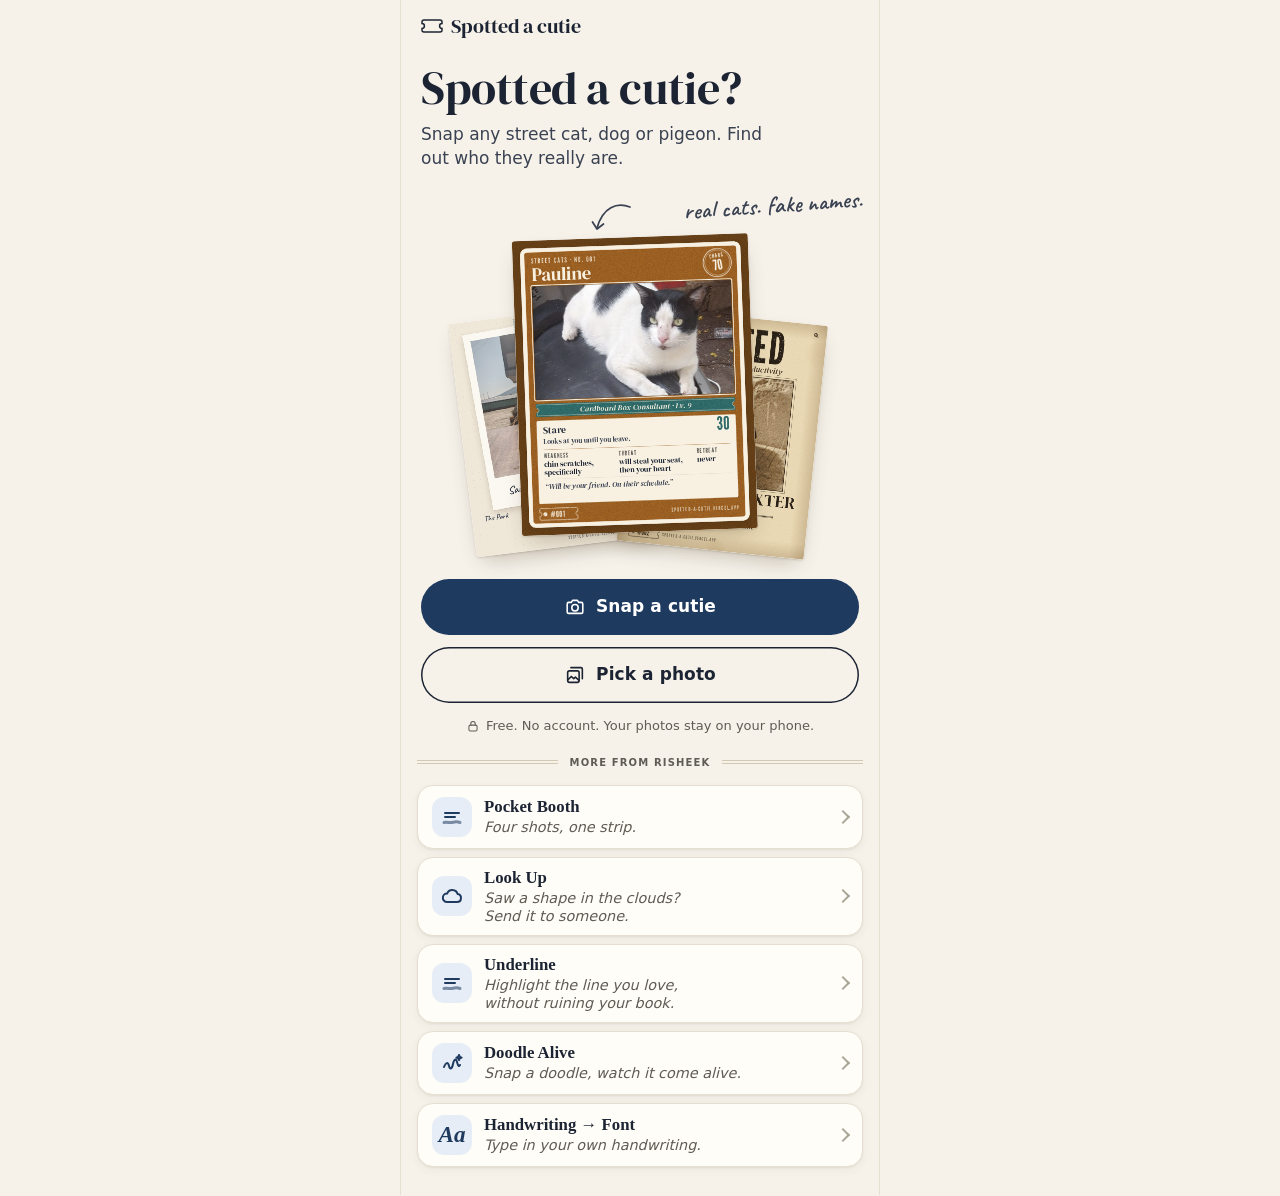
==== index.html @ 544ace62 "Spotted a Cutie: street-animal collectible cards (Day 7) Snap a street cat, dog or pigeon, tap what " ====
<!doctype html>
<html lang="en">
<head>
  <meta charset="utf-8">
  <meta name="viewport" content="width=device-width, initial-scale=1, viewport-fit=cover">
  <title>Spotted a Cutie: find out who they really are</title>
  <meta name="description" content="Snap any street cat, dog or pigeon and find out who they really are. A goofy collectible card with a name and a personality, made for one friend. Free, no account, and your photos stay on your phone.">
  <meta name="color-scheme" content="light">
  <meta name="theme-color" content="#f6f2ea">
  <meta property="og:title" content="Spotted a Cutie: find out who they really are">
  <meta property="og:description" content="Snap any street cat, dog or pigeon. Get a collectible card with a name and a personality, and send it to a friend.">
  <meta property="og:type" content="website">
  <meta property="og:url" content="https://spotted-a-cutie.vercel.app/">
  <meta name="twitter:card" content="summary">
  <meta name="twitter:title" content="Spotted a Cutie: find out who they really are">
  <link rel="icon" href="data:image/svg+xml,%3Csvg xmlns='http://www.w3.org/2000/svg' viewBox='0 0 32 32'%3E%3Cpath d='M5 6h22a2 2 0 0 1 2 2v5a3 3 0 0 0 0 6v5a2 2 0 0 1-2 2H5a2 2 0 0 1-2-2v-5a3 3 0 0 0 0-6V8a2 2 0 0 1 2-2Z' fill='%231f3a5f'/%3E%3Ctext x='16' y='22' font-family='Georgia,serif' font-size='15' text-anchor='middle' fill='%23f8f1e2'%3E%3F%3C/text%3E%3C/svg%3E">
  <link rel="preload" href="fonts/dm-serif-display-400.woff2" as="font" type="font/woff2" crossorigin>
  <link rel="preload" href="fonts/caveat-600.woff2" as="font" type="font/woff2" crossorigin>
  <link rel="stylesheet" href="src/design-tokens.css">
  <link rel="stylesheet" href="src/styles.css">
  <!-- Vercel Web Analytics (page views). Same-origin once deployed; a harmless 404 until it is switched on. -->
  <script>window.va = window.va || function () { (window.vaq = window.vaq || []).push(arguments); };</script>
  <script defer src="/_vercel/insights/script.js" onerror="this.remove()"></script>
</head>
<body data-screen="landing">
  <noscript>
    <div class="noscript">
      <h1>Spotted a Cutie needs JavaScript</h1>
      <p>Switch it on in your browser settings and give this page a refresh.</p>
    </div>
  </noscript>

  <div id="app">

    <!-- 1. Landing (Step 1) -->
    <section id="screen-landing" class="screen landing is-active" aria-label="Spotted a Cutie">
      <header class="topbar">
        <div class="wordmark">
          <svg width="22" height="14" viewBox="0 0 22 14" fill="none" stroke="currentColor" stroke-width="1.5" aria-hidden="true" focusable="false"><path d="M3 1h16a2 2 0 0 1 2 2v1.6a2.4 2.4 0 0 0 0 4.8V11a2 2 0 0 1-2 2H3a2 2 0 0 1-2-2V9.4a2.4 2.4 0 0 0 0-4.8V3a2 2 0 0 1 2-2Z"/></svg>
          <span>Spotted a cutie</span>
        </div>
        <button id="lnkBinder" class="btn-quiet" type="button" hidden><span class="ico" data-icon="binder" data-size="20"></span><u>My cuties <span id="lnkCount"></span></u></button>
      </header>
      <main class="land-main">
        <h1 class="hero" tabindex="-1">Spotted a cutie?</h1>
        <p class="sub">Snap any street cat, dog or pigeon. Find out who they really are.</p>
        <div class="fan" id="fan" aria-hidden="true">
          <span class="aside">real cats. fake names.</span>
          <svg class="arrow" width="48" height="40" viewBox="0 0 48 40" fill="none" stroke="currentColor" stroke-width="1.75" stroke-linecap="round" stroke-linejoin="round" focusable="false"><path d="M45 12C32 7 18 12 12 33"/><path d="M7.5 27 12 34l6.5-5"/></svg>
          <div class="fc f2"></div>
          <div class="fc f3"></div>
          <div class="fc f1"></div>
        </div>
        <div class="stack">
          <button id="btnSnap" class="btn-primary" type="button"><span class="ico" data-icon="camera" data-size="22"></span><span class="lbl">Snap a cutie</span></button>
          <button id="btnPick" class="btn-second" type="button"><span class="ico" data-icon="photos" data-size="22"></span><span class="lbl">Pick a photo</span></button>
        </div>
        <p class="trust"><span class="ico" data-icon="lock" data-size="14"></span><span>Free. No account. Your photos stay on your phone.</span></p>
        <p class="note-line" id="landNote" hidden><span class="ico" data-icon="lock" data-size="14"></span><span id="landNoteText"></span></p>
      </main>
      <div data-footer></div>
    </section>

    <!-- 2. Kind (Step 3) -->
    <section id="screen-kind" class="screen kind" aria-label="Who did you spot?">
      <header class="topbar t3">
        <button id="kindBack" class="icon-btn" type="button" aria-label="Back"><span class="ico" data-icon="back" data-size="24"></span></button>
        <span class="top-title"></span>
        <span class="top-sp"></span>
      </header>
      <div class="kind-main">
        <div class="kind-head">
          <h1 tabindex="-1">Who did you spot?</h1>
          <p>Tap what it is. We’ll handle the paperwork.</p>
        </div>
        <div class="mini-print">
          <div class="print-hit" id="printHit" role="button" tabindex="0" aria-label="Your photo. Tap your cutie to centre them.">
            <canvas id="kindPhoto" width="336" height="420"></canvas>
            <span class="tap-ring" id="tapRing" aria-hidden="true"></span>
          </div>
          <p class="print-hint" id="printHint">tap your cutie</p>
        </div>
        <div class="tiles" id="tiles" role="group" aria-label="What did you spot?"></div>
      </div>
    </section>

    <!-- 3. Reveal (Step 4) -->
    <section id="screen-reveal" class="screen reveal" aria-label="The reveal">
      <button id="rvClose" class="icon-btn rv-close" type="button" aria-label="Cancel"><span class="ico" data-icon="close" data-size="24"></span></button>
      <div class="rv-main">
        <p class="rv-meet" id="rvMeet">Meet…</p>
        <div class="rv-name" aria-hidden="true"><div class="rv-reel" id="rvReel"></div></div>
        <span class="rv-line" id="rvLine" aria-hidden="true"></span>
        <div class="rv-stage" id="rvStage">
          <div class="rv-ring" id="rvRing" aria-hidden="true"></div>
          <div class="rv-lift" id="rvLift">
            <div class="rv-flip" id="rvFlip">
              <div class="rv-face rv-back" aria-hidden="true">
                <div class="rv-plate">?</div>
                <div class="rv-no" id="rvBackNo">#001</div>
                <div class="rv-brand">SPOTTED A CUTIE</div>
              </div>
              <div class="rv-face rv-front">
                <div class="layers" id="rvCardHost"></div>
                <div class="shine" id="rvShine"></div>
              </div>
            </div>
          </div>
          <div class="rv-stamp" id="rvStamp" aria-hidden="true"></div>
        </div>
      </div>
      <p class="sr-only" id="rvLive" role="status" aria-live="polite"></p>
    </section>

    <!-- 4. Result (Steps 5 and 6) -->
    <section id="screen-result" class="screen result" aria-label="Your card">
      <header class="topbar t3">
        <button id="resBack" class="icon-btn" type="button" aria-label="Back"><span class="ico" data-icon="back" data-size="24"></span></button>
        <span class="top-title" id="resTitle">Cutie #001</span>
        <span class="top-sp" id="resBinderSp"></span>
        <button id="resBinder" class="icon-btn" type="button" aria-label="My cuties" hidden><span class="ico" data-icon="binder" data-size="24"></span></button>
      </header>
      <div class="res-body">
        <div class="res-card" id="resCard" role="button" tabindex="0" aria-label="View the card full screen">
          <div class="layers"></div>
          <div class="shine"></div>
        </div>
        <div class="g1">
          <div class="chips-scroll" id="styleChips" role="group" aria-label="Style"></div>
        </div>
        <div class="g2">
          <div class="tools">
            <button id="toolName" class="tool" type="button"><span class="ico" data-icon="dice" data-size="22"></span><span>New name</span></button>
            <button id="toolAll" class="tool" type="button"><span class="ico" data-icon="dice" data-size="22"></span><span>New personality</span></button>
            <button id="toolEdit" class="tool" type="button"><span class="ico" data-icon="pencil" data-size="22"></span><span>Edit words</span></button>
            <button id="toolAdjust" class="tool" type="button"><span class="ico" data-icon="crop" data-size="22"></span><span>Adjust photo</span></button>
          </div>
        </div>
        <div class="g3">
          <div class="sec-rule"></div>
          <h2 class="h2" id="hWhere">Where did you spot them?</h2>
          <div class="field has-ico" id="fldWhere">
            <span class="fico" data-icon="pin" data-size="18"></span>
            <input id="inWhere" type="text" maxlength="32" autocomplete="off" autocapitalize="none" enterkeyhint="done" placeholder="on a scooter seat" aria-labelledby="hWhere">
            <span class="count" id="cntWhere" aria-hidden="true">0/32</span>
          </div>
          <div class="sec-rule"></div>
          <h2 class="h2" id="hTo">Who’s this for?</h2>
          <div class="field" id="fldTo">
            <input id="inTo" type="text" maxlength="16" autocomplete="off" autocapitalize="words" enterkeyhint="done" placeholder="Priya" aria-labelledby="hTo">
            <span class="count" id="cntTo" aria-hidden="true">0/16</span>
          </div>
          <p class="helper" id="toHelp" hidden>Add a name so it lands on the card.</p>
          <div class="chips-wrap" id="reasons" role="group" aria-label="Why"></div>
          <div class="story-row">
            <button id="btnStory" class="btn-quiet" type="button"><span class="ico" data-icon="story" data-size="20"></span><u class="lbl">Story size</u></button>
          </div>
          <div class="del-row" id="delRow" hidden>
            <button id="btnDelete" class="btn-quiet bad" type="button"><span class="ico" data-icon="trash" data-size="20"></span><u>Delete</u></button>
          </div>
        </div>
      </div>
      <div class="bar">
        <button id="btnSend" class="btn-primary" type="button"><span class="ico" data-icon="share" data-size="22"></span><span class="lbl">Send</span></button>
        <button id="btnSave" class="btn-second" type="button"><span class="ico" data-icon="save" data-size="22"></span><span class="lbl">Save image</span></button>
      </div>
    </section>

    <!-- 6. Adjust photo -->
    <section id="screen-adjust" class="screen adjust" aria-label="Adjust photo">
      <header class="topbar t3">
        <button id="adjBack" class="icon-btn" type="button" aria-label="Back"><span class="ico" data-icon="back" data-size="24"></span></button>
        <span class="top-title">Adjust photo</span>
        <button id="adjCancel" class="btn-quiet" type="button"><u>Cancel</u></button>
      </header>
      <div class="adj-main">
        <div class="adj-stage" id="adjStage"><canvas id="adjCanvas" role="img" aria-label="The photo in its frame. Drag to move it, pinch to zoom."></canvas></div>
        <p class="hand">drag to move · pinch to zoom</p>
        <label class="zoomrow"><span aria-hidden="true">−</span><input id="adjZoom" type="range" min="1" max="4" step="0.01" value="1" aria-label="Zoom"><span aria-hidden="true">+</span></label>
      </div>
      <div class="bar">
        <button id="adjDone" class="btn-primary" type="button"><span class="ico" data-icon="check" data-size="22"></span><span class="lbl">Done</span></button>
      </div>
    </section>

    <!-- 7. Done (Step 7) -->
    <section id="screen-done" class="screen done" aria-label="Done">
      <main class="done-main">
        <div class="done-slot"><div class="mounted" id="doneMount"><i></i><i></i><i></i><i></i><div class="layers" id="doneCard"></div></div></div>
        <h1 class="done-title" id="doneTitle" tabindex="-1">Larry is in your binder.</h1>
        <p class="done-hand" id="doneHand">Cutie #1.</p>
        <p class="note-line" id="doneNote" hidden><span class="ico" data-icon="lock" data-size="14"></span><span id="doneNoteText"></span></p>
        <div class="stack">
          <button id="doneAgain" class="btn-primary" type="button"><span class="ico" data-icon="share" data-size="22"></span><span class="lbl">Send to someone else</span></button>
          <button id="doneStyle" class="btn-second" type="button"><span class="lbl">Try another style</span></button>
          <button id="doneNew" class="btn-second" type="button"><span class="ico" data-icon="camera" data-size="22"></span><span class="lbl">Spot another cutie</span></button>
          <button id="doneBinder" class="btn-quiet center" type="button"><span class="ico" data-icon="binder" data-size="20"></span><u>My cuties</u></button>
        </div>
      </main>
      <div data-footer></div>
    </section>

    <!-- 8. Binder (Step 8) -->
    <section id="screen-binder" class="screen binder" aria-label="My cuties">
      <header class="topbar t3">
        <button id="bindBack" class="icon-btn" type="button" aria-label="Back"><span class="ico" data-icon="back" data-size="24"></span></button>
        <span class="top-title">My cuties</span>
        <span class="top-sp"></span>
      </header>
      <div class="bind-head">
        <h1 id="bindTitle" tabindex="-1"></h1>
        <p id="bindCounts"></p>
      </div>
      <div class="album" id="album">
        <span class="hole" style="top:15%"></span><span class="hole" style="top:50%"></span><span class="hole" style="top:85%"></span>
        <div class="album-grid" id="albumGrid"></div>
      </div>
      <p class="bind-note">Your cuties live on this phone only. Clearing your browser clears them.</p>
      <div class="bind-cta" id="bindCta" hidden>
        <button id="bindSnap" class="btn-primary" type="button"><span class="ico" data-icon="camera" data-size="22"></span><span class="lbl">Snap a cutie</span></button>
      </div>
      <div data-footer></div>
    </section>

    <!-- 9. Errors: one friendly message, one button -->
    <section id="screen-error" class="screen error" aria-label="Something went wrong">
      <main class="err-main">
        <svg class="err-frame" width="88" height="110" viewBox="0 0 88 110" fill="none" aria-hidden="true" focusable="false">
          <g fill="currentColor" opacity=".5"><path d="M0 0h12L0 12Z"/><path d="M88 0v12L76 0Z"/><path d="M0 110V98l12 12Z"/><path d="M88 110H76l12-12Z"/></g>
          <rect x="11.5" y="11.5" width="65" height="87" rx="1" stroke="currentColor" stroke-width="1" stroke-dasharray="4 3"/>
        </svg>
        <h1 class="err-title" id="errTitle" tabindex="-1">That didn’t work.</h1>
        <p class="err-detail" id="errDetail" role="alert">Give it another go.</p>
        <button id="errBtn" class="btn-primary" type="button"><span class="lbl">Start over</span></button>
      </main>
    </section>

    <!-- The engine did not load -->
    <section id="screen-broken" class="screen error" aria-label="Spotted a Cutie did not load">
      <main class="err-main">
        <svg class="err-frame" width="88" height="110" viewBox="0 0 88 110" fill="none" aria-hidden="true" focusable="false">
          <g fill="currentColor" opacity=".5"><path d="M0 0h12L0 12Z"/><path d="M88 0v12L76 0Z"/><path d="M0 110V98l12 12Z"/><path d="M88 110H76l12-12Z"/></g>
          <rect x="11.5" y="11.5" width="65" height="87" rx="1" stroke="currentColor" stroke-width="1" stroke-dasharray="4 3"/>
        </svg>
        <h1 class="err-title" tabindex="-1">The cards are still warming up.</h1>
        <p class="err-detail">Something didn’t load. Check your connection and give it another go.</p>
        <button id="brokenBtn" class="btn-primary" type="button"><span class="lbl">Refresh</span></button>
      </main>
      <div data-footer></div>
    </section>

  </div>

  <!-- Overlays (outside the column so fixed positioning is never affected by screen animations) -->
  <div class="scrim" id="scrim"></div>

  <div class="sheet" id="sheetEdit" role="dialog" aria-modal="true" aria-labelledby="editTitle">
    <span class="grab" aria-hidden="true"></span>
    <div class="sheet-head">
      <h2 id="editTitle">Edit words</h2>
      <button id="editClose" class="icon-btn" type="button" aria-label="Close"><span class="ico" data-icon="close" data-size="24"></span></button>
    </div>
    <div class="sheet-rows" id="editRows"></div>
    <div class="sheet-done"><button id="editDone" class="btn-primary" type="button"><span class="ico" data-icon="check" data-size="22"></span><span class="lbl">Done</span></button></div>
  </div>

  <div class="sheet small" id="sheetConfirm" role="alertdialog" aria-modal="true" aria-labelledby="confirmTitle">
    <span class="grab" aria-hidden="true"></span>
    <div class="confirm-body">
      <h2 id="confirmTitle">Remove this cutie from your binder?</h2>
      <p>This can’t be undone.</p>
    </div>
    <div class="sheet-done col">
      <button id="confirmYes" class="btn-bad" type="button"><span class="lbl">Remove</span></button>
      <button id="confirmNo" class="btn-second" type="button"><span class="lbl">Keep</span></button>
    </div>
  </div>

  <div class="viewer" id="viewer" hidden>
    <button id="viewClose" class="icon-btn" type="button" aria-label="Close"><span class="ico" data-icon="close" data-size="24"></span></button>
    <canvas id="viewCanvas" role="img" aria-label="Your card, full screen"></canvas>
  </div>

  <div class="busy" id="busy" role="status" aria-live="polite"><div class="busy-card"><span class="spin" aria-hidden="true"></span><span id="busyText">One moment…</span></div></div>
  <div class="toast" id="toast" role="status" aria-live="polite"></div>

  <!-- A single full-size output (address shortcut screen=frame) -->
  <div id="frameHolder"><canvas id="frameCanvas" width="1080" height="1350"></canvas></div>

  <!-- Photo inputs: Snap opens the phone's own camera app; Pick opens the photo library. No getUserMedia. -->
  <input id="fSnap" class="vh" type="file" accept="image/*" capture="environment" tabindex="-1" aria-hidden="true">
  <input id="fPick" class="vh" type="file" accept="image/*" tabindex="-1" aria-hidden="true">

  <script defer src="src/engine/util.js"></script>
  <script defer src="src/engine/palette.js"></script>
  <script defer src="src/engine/decode.js"></script>
  <script defer src="src/engine/content-data.js"></script>
  <script defer src="src/engine/content.js"></script>
  <script defer src="src/engine/photo.js"></script>
  <script defer src="src/engine/grade.js"></script>
  <script defer src="src/engine/art.js"></script>
  <script defer src="src/engine/text.js"></script>
  <script defer src="src/engine/styles.js"></script>
  <script defer src="src/engine/card.js"></script>
  <script defer src="src/engine/binder.js"></script>
  <script defer src="src/engine/sample.js"></script>
  <script defer src="src/engine/export.js"></script>
  <script defer src="src/engine/share.js"></script>
  <script defer src="src/app.js"></script>
</body>
</html>
---- src/design-tokens.css ----
/* src/design-tokens.css: Spotted a Cutie's own tokens ("The Footpath Museum", see DESIGN.md).
   Owner: art-director. Load AFTER the family tokens (shared-kit/tokens.css, copied into styles.css)
   and BEFORE the component styles. Variables and @font-face only: no component styles here.

   One paper, one ink, one accent, one special:
     paper/stock ~70% of a screen · ink ~20% · accent (ink-blue) ~8% · gold 0% (golden cards only, <= 2%).
   The photos and the cards carry the colour. The UI stays quieter than both. */

/* ---------- fonts (self-hosted, OFL; licences in fonts/OFL-*.txt) ---------- */
@font-face {
  font-family: "Caveat";
  src: url("../fonts/caveat-600.woff2") format("woff2");
  font-weight: 600;
  font-style: normal;
  font-display: swap;
}
@font-face {
  font-family: "DM Serif Display";
  src: url("../fonts/dm-serif-display-400.woff2") format("woff2");
  font-weight: 400;
  font-style: normal;
  font-display: swap;
}
@font-face {
  font-family: "DM Serif Display";
  src: url("../fonts/dm-serif-display-400-italic.woff2") format("woff2");
  font-weight: 400;
  font-style: italic;
  font-display: swap;
}
/* League Gothic is for card images only (drawn on canvas). It is declared here so the
   canvas can use it once loaded; it must never be used in the screen UI. */
@font-face {
  font-family: "League Gothic";
  src: url("../fonts/league-gothic-400.woff2") format("woff2");
  font-weight: 400;
  font-style: normal;
  font-display: block;
}

:root {
  /* ---------- the one family override ----------
     --muted #6c6a64 is 4.8:1 on paper: too faint in sunlight. This site's ink-3 is 6.0:1. */
  --muted: #5f5c55;

  /* ---------- colour: the site (UI) ---------- */
  --sc-paper: #f6f2ea;        /* the page (= family --bg) */
  --sc-stock: #fffdf8;        /* fields, tiles, chips, sheet rows (= family --card) */
  --sc-album: #efe8da;        /* the binder's album page only */
  --sc-album-hole: #e2d8c4;   /* punched holes in the album page */
  --sc-ink: #1c2433;          /* text, icons (13.9:1 on paper) */
  --sc-ink-2: #3a4252;        /* softer text, Caveat asides (9.0:1) */
  --sc-ink-3: #5f5c55;        /* labels, helper, placeholders, counters (6.0:1) */
  --sc-line: #e6dfd1;         /* hairlines between sections */
  --sc-line-2: #cbbfa8;       /* visible field, tile and chip borders */
  --sc-accent: #1f3a5f;       /* ink-blue: primary button, selected chips, focus, the personal line */
  --sc-accent-2: #2a4a78;     /* pressed primary */
  --sc-accent-soft: #e7edf6;  /* pressed quiet things, focus ring */
  --sc-on-accent: #ffffff;    /* text on ink-blue (11.5:1) */
  --sc-cream: #f8f1e2;        /* text on the card back and on kind inks */
  --sc-bad: #a33a2b;          /* delete confirm only */
  --sc-scrim: rgba(28, 36, 51, .38); /* flat, never blurred */

  /* ---------- colour: the special (golden only) ---------- */
  --sc-gold: #b8913f;         /* foil mid-tone. NEVER text (2.9:1) */
  --sc-gold-ink: #8a6420;     /* gold text on paper, "1 golden" (4.8:1) */
  --sc-foil-shadow: #7a5a1c;
  --sc-foil-light: #e3c77a;
  --sc-foil-hi: #f6e7b8;
  /* the one foil ramp (28deg on canvas; CSS angle 118deg = the same top-left -> bottom-right fall) */
  --sc-foil: linear-gradient(118deg, #7a5a1c 0%, #b8913f 16%, #e3c77a 33%, #f6e7b8 41%, #c9a24f 50%, #9c7631 64%, #d9b866 80%, #8a6420 100%);
  /* the golden shimmer band (moved across with background-position, soft-light) */
  --sc-shimmer: linear-gradient(105deg, transparent 0 40%, rgba(255, 246, 216, .55) 50%, transparent 60% 100%);

  /* ---------- colour: kind inks (cards, binder, story backgrounds; never on UI tiles) ---------- */
  --sc-kind-cat: #9a5f22;       --sc-kind-cat-tint: #e4d5c2;
  --sc-kind-dog: #2f6a68;       --sc-kind-dog-tint: #ced7d0;
  --sc-kind-pigeon: #4f5d6e;    --sc-kind-pigeon-tint: #d5d4d1;
  --sc-kind-crow: #2a2b33;      --sc-kind-crow-tint: #cdcac5;
  --sc-kind-cow: #4c6b3c;       --sc-kind-cow-tint: #d4d7c7;
  --sc-kind-squirrel: #9b4a2c;  --sc-kind-squirrel-tint: #e4d0c4;
  --sc-kind-bird: #3c6e8f;      --sc-kind-bird-tint: #d1d8d8;
  --sc-kind-monkey: #6e3b55;    --sc-kind-monkey-tint: #dbcdcc;
  --sc-kind-mystery: #5a4e7c;   --sc-kind-mystery-tint: #d7d1d4;

  /* ---------- type ---------- */
  --sc-serif: "DM Serif Display", "Iowan Old Style", Georgia, serif;  /* headings, the name spin; never < 20px on screen */
  --sc-sans: system-ui, -apple-system, "Segoe UI", Roboto, "Helvetica Neue", Arial, sans-serif; /* = family --sans */
  --sc-hand: "Caveat", "Bradley Hand", "Segoe Print", cursive;        /* one aside per screen */
  --sc-gothic: "League Gothic", "Arial Narrow", sans-serif;            /* CARD IMAGES ONLY */

  --sc-fs-hero: clamp(2.4rem, 11vw, 2.85rem);  /* lh 1.0, tracking -0.01em */
  --sc-fs-h1: 2rem;                            /* 32, lh 1.1 */
  --sc-fs-h2: 1.375rem;                        /* 22, lh 1.2 */
  --sc-fs-name: 3.25rem;                       /* 52, the name spin */
  --sc-fs-body: 1rem;                          /* 16, lh 1.5 */
  --sc-fs-sub: 1.0625rem;                      /* 17, lh 1.45, the landing sub-line */
  --sc-fs-btn: 1.0625rem;                      /* 17, weight 600 */
  --sc-fs-chip: .9375rem;                      /* 15, weight 600 */
  --sc-fs-field: 1.0625rem;                    /* 17, weight 500 (>= 16: no iOS zoom) */
  --sc-fs-label: .75rem;                       /* 12, weight 600, UPPERCASE, +0.1em */
  --sc-fs-small: .8125rem;                     /* 13, lh 1.4 */
  --sc-fs-tool: .8125rem;                      /* 13, weight 600, the 4 tool labels */
  --sc-fs-hand: 1.5rem;                        /* 24, Caveat asides */
  --sc-fs-hand-lg: 1.875rem;                   /* 30, "Meet…", "Cutie #14." */

  --sc-track-display: -.01em;
  --sc-track-label: .1em;
  --sc-track-stamp: .18em;
  --sc-numeric: tabular-nums lining-nums;      /* font-variant-numeric for every number on screen */

  /* ---------- space, size, shape ---------- */
  --sc-gutter: 20px;
  --sc-col: 480px;
  --sc-s1: 4px; --sc-s2: 8px; --sc-s3: 12px; --sc-s4: 16px; --sc-s5: 20px;
  --sc-s6: 24px; --sc-s7: 32px; --sc-s8: 40px; --sc-s9: 56px;

  --sc-h-btn: 56px;          /* primary and secondary buttons (pills: buttons only) */
  --sc-h-quiet: 44px;        /* quiet buttons */
  --sc-h-chip: 44px;
  --sc-h-field: 52px;
  --sc-h-topbar: 52px;
  --sc-tap: 44px;            /* icon buttons */
  --sc-tile: 110px;          /* kind tile at 390 wide (min 96) */
  --sc-tile-gap: 10px;
  --sc-tool-h: 64px;

  --sc-r-btn: 999px;
  --sc-r-chip: 8px;
  --sc-r-tile: 14px;
  --sc-r-tool: 12px;
  --sc-r-icon: 12px;
  --sc-r-field: 10px 10px 4px 4px;
  --sc-r-sheet: 20px 20px 0 0;
  --sc-r-card: 3px;          /* a printed card on screen */
  --sc-r-cardback: 14px;

  --sc-border: 1px solid var(--sc-line-2);
  --sc-rule: 1px solid var(--sc-line);
  --sc-field-rule: 2px solid var(--sc-ink-3);
  --sc-focus-ring: 0 0 0 3px var(--sc-accent-soft);

  /* shadows: ONLY physical objects (cards, prints, thumbnails, the fan). Panels, tiles, chips: none. */
  --sc-shadow-print: 0 1px 2px rgba(60, 40, 10, .16), 0 10px 22px -8px rgba(60, 40, 10, .30);
  --sc-shadow-thumb: 0 1px 1.5px rgba(60, 40, 10, .22), 0 4px 8px -3px rgba(60, 40, 10, .22);
  --sc-shadow-hole: inset 0 1px 2px rgba(60, 40, 10, .25);
  --sc-binding: linear-gradient(90deg, rgba(60, 40, 10, .07), rgba(60, 40, 10, 0) 14px);

  /* the album page's grain (CSS-only, <= 3%): an SVG turbulence tile, data URI, no network */
  --sc-grain-album: url("data:image/svg+xml,%3Csvg xmlns='http://www.w3.org/2000/svg' width='160' height='160'%3E%3Cfilter id='n'%3E%3CfeTurbulence type='fractalNoise' baseFrequency='.9' numOctaves='2' stitchTiles='stitch'/%3E%3CfeColorMatrix values='0 0 0 0 .24 0 0 0 0 .18 0 0 0 0 .08 0 0 0 .5 0'/%3E%3C/filter%3E%3Crect width='160' height='160' filter='url(%23n)' opacity='.06'/%3E%3C/svg%3E");

  /* corner mounts (binder, Done) */
  --sc-mount: 12px;          /* leg length (14 felt heavy on 104 px thumbs) */
  --sc-mount-ink: rgba(28, 36, 51, .88);
  --sc-mount-empty: rgba(28, 36, 51, .22);

  /* ---------- motion ---------- */
  --sc-ease: cubic-bezier(.2, .75, .25, 1);
  --sc-ease-in: cubic-bezier(.4, 0, .8, .3);
  --sc-ease-flip: cubic-bezier(.45, .05, .2, 1);
  --sc-ease-stamp: cubic-bezier(.2, 1.3, .4, 1);   /* the ONLY overshoot on the site */
  --sc-dur-press: 80ms;
  --sc-dur-quick: 160ms;
  --sc-dur-screen: 220ms;
  --sc-dur-sheet: 280ms;
  --sc-dur-flip: 500ms;
  --sc-dur-stamp: 220ms;
  --sc-dur-shimmer: 1600ms;
  --sc-shimmer-every: 7s;
  /* the name spin step durations (ms), then a 160ms settle: 45,45,50,60,72,88,110,140,180,230 */
}

@media (prefers-reduced-motion: reduce) {
  :root {
    --sc-dur-screen: 160ms;
    --sc-dur-sheet: 160ms;
    --sc-dur-flip: 250ms;   /* used as a crossfade, not a turn */
    --sc-dur-stamp: 150ms;
  }
}
---- src/styles.css ----
/* =====================================================================
   Spotted a Cutie: styles.css
   1) the family kit, copied: shared-kit/tokens.css and shared-kit/footer/footer.css
   2) this site's components, built only from the --sc-* tokens (src/design-tokens.css, loaded first)
   DESIGN.md "The Footpath Museum" is the source of truth for every value below.
   ===================================================================== */

/* ---------- 1a. shared-kit/tokens.css (copied, Caveat url fixed for src/) ---------- */
@font-face {
  font-family: "Caveat";
  src: url("../fonts/caveat-600.woff2") format("woff2");
  font-weight: 600;
  font-style: normal;
  font-display: swap;
}

:root {
  color-scheme: light;

  /* colours */
  --bg: #f6f2ea;          /* page background: warm paper */
  --card: #fffdf8;        /* cards, panels */
  --text: #1c2433;        /* text */
  --ink-2: #3a4252;       /* softer text */
  --muted: #6c6a64;       /* secondary text */
  --accent: #1f3a5f;      /* ink-blue buttons and links */
  --accent-2: #2a4a78;    /* pressed / hover ink-blue */
  --accent-ink: #ffffff;  /* text on ink-blue */
  --accent-soft: #e7edf6; /* selected chips, icon tiles */
  --line: #e6dfd1;        /* borders */
  --bad: #a33a2b;
  --bad-soft: #fbe7e3;

  /* shape and motion */
  --radius: 20px;
  --radius-sm: 16px;
  --ease: cubic-bezier(.2, .75, .25, 1);
  --shadow-sm: 0 1px 2px rgba(60, 45, 15, .06), 0 3px 10px rgba(60, 45, 15, .05);
  --shadow: 0 1px 2px rgba(60, 45, 15, .06), 0 8px 28px rgba(60, 45, 15, .08);

  /* type: system fonts cost nothing to download; Caveat is the one self-hosted font */
  --serif: "Iowan Old Style", "Palatino Linotype", Palatino, "Book Antiqua", Georgia, serif;
  --sans: system-ui, -apple-system, "Segoe UI", Roboto, "Helvetica Neue", Arial, sans-serif;
  --hand: "Caveat", "Bradley Hand", "Segoe Print", cursive;

  /* phones with a home bar or notch */
  --safe-b: env(safe-area-inset-bottom, 0px);
  --safe-t: env(safe-area-inset-top, 0px);
}

* { box-sizing: border-box; }
html { -webkit-text-size-adjust: 100%; background: var(--bg); }
body {
  margin: 0;
  background: var(--bg);
  color: var(--text);
  font: 16px/1.55 var(--sans);
  -webkit-font-smoothing: antialiased;
  -webkit-tap-highlight-color: transparent;
}
h1, h2, h3 { font-family: var(--serif); font-weight: 600; line-height: 1.15; margin: 0; }
a { color: var(--accent); }

/* primary button: an ink-blue pill, 56px tall, easy to hit one-handed */
.btn {
  display: inline-flex; align-items: center; justify-content: center; gap: 8px;
  min-height: 56px; padding: 0 28px; border: 0; border-radius: 999px;
  background: var(--accent); color: var(--accent-ink);
  font: 600 1.05rem/1 var(--sans); text-decoration: none; cursor: pointer;
  transition: transform .12s var(--ease), background-color .15s;
}
.btn:active { transform: scale(.98); background: var(--accent-2); }
.btn:focus-visible { outline: 3px solid var(--accent-soft); outline-offset: 2px; }

/* secondary button: outlined pill */
.btn-ghost { background: transparent; color: var(--accent); box-shadow: inset 0 0 0 1.5px var(--accent); }
.btn-ghost:active { background: var(--accent-soft); }

/* chip: 44px tall choice pill */
.chip {
  min-height: 44px; padding: 0 16px; border-radius: 999px; border: 1px solid var(--line);
  background: var(--card); color: var(--text); font: 500 .95rem/1 var(--sans); cursor: pointer;
}
.chip[aria-pressed="true"] { background: var(--accent-soft); border-color: var(--accent); color: var(--accent); }

/* card: a soft rounded paper panel */
.card { background: var(--card); border: 1px solid var(--line); border-radius: var(--radius); box-shadow: var(--shadow); }

/* ---------- 1b. shared-kit/footer/footer.css (copied, unchanged) ---------- */
.site-footer { padding: 16px 16px calc(28px + var(--safe-b)); display: grid; gap: 8px; text-align: left; width: 100%; max-width: 480px; margin: 0 auto; }
.more-from { display: flex; align-items: center; gap: 12px; margin: 0 0 4px; font-size: .9rem; font-weight: 600; font-variant-caps: all-small-caps; letter-spacing: .08em; color: var(--muted); }
.more-from::before, .more-from::after { content: ""; flex: 1; height: 0; border-top: 4px double #d3c9b2; }
.sib-card {
  display: flex; align-items: center; gap: 12px; min-height: 64px; padding: 10px 14px; background: var(--card); border: 1px solid var(--line);
  border-radius: var(--radius-sm); text-decoration: none; color: var(--text); box-shadow: var(--shadow-sm); transition: transform .12s var(--ease), background-color .15s;
}
.sib-card::after { content: ""; flex: none; margin-left: auto; width: 8px; height: 8px; border-right: 2px solid #a9a597; border-top: 2px solid #a9a597; transform: rotate(45deg); }
.sib-card:active { transform: scale(.985); background: #faf5e8; }
.sib-ico { flex: none; width: 40px; height: 40px; border-radius: 12px; background: var(--accent-soft); color: var(--accent); display: grid; place-items: center; font-family: var(--serif); font-weight: 600; font-style: italic; font-size: 1.45rem; line-height: 1; }
.sib-ico svg { width: 24px; height: 24px; }
.sib-text { display: grid; line-height: 1.25; min-width: 0; }
.sib-text strong { font-family: var(--serif); font-size: 1.05rem; }
.sib-text span { color: var(--muted); font-size: .9rem; font-style: italic; text-wrap: balance; }

/* =====================================================================
   2. Spotted a Cutie
   ===================================================================== */

/* the one family override, re-asserted after the kit block (the kit's :root would otherwise win) */
:root { --muted: var(--sc-ink-3); }

[hidden] { display: none !important; }
html { background: var(--sc-paper); }
body {
  background: var(--sc-paper);
  color: var(--sc-ink);
  font: 400 var(--sc-fs-body)/1.5 var(--sc-sans);
  font-variant-numeric: var(--sc-numeric);
}
h1, h2, h3, p { margin: 0; }
h1, h2, h3 { font-family: var(--sc-serif); font-weight: 400; }
button { font: inherit; color: inherit; -webkit-appearance: none; appearance: none; touch-action: manipulation; }
svg { display: block; }
canvas { display: block; }
[tabindex="-1"]:focus { outline: none; }
:focus-visible { outline: 2px solid var(--sc-accent); outline-offset: 2px; }
.vh { position: absolute; width: 1px; height: 1px; opacity: 0; overflow: hidden; pointer-events: none; }
.sr-only { position: absolute; width: 1px; height: 1px; margin: -1px; padding: 0; overflow: hidden; clip: rect(0 0 0 0); white-space: nowrap; border: 0; }
.ico { display: inline-grid; place-items: center; flex: none; }
.noscript { padding: 40px 20px; max-width: 480px; margin: 0 auto; }
.noscript h1 { font: 400 var(--sc-fs-h1)/1.1 var(--sc-serif); margin-bottom: 8px; }

/* ---------- the column: 390 phone first, centred 480 on desktop ---------- */
#app {
  position: relative;
  max-width: var(--sc-col);
  margin: 0 auto;
  min-height: 100vh;
  min-height: 100svh;
  background: var(--sc-paper);
  overflow-x: clip;
}
@media (min-width: 520px) {
  #app { border-left: 1px solid var(--sc-line); border-right: 1px solid var(--sc-line); }
}

/* ---------- screens ---------- */
.screen { display: none; flex-direction: column; min-height: 100vh; min-height: 100svh; }
.screen.is-active { display: flex; animation: scr-in var(--sc-dur-screen) var(--sc-ease) backwards; }
.screen.is-quiet.is-active { animation: none; }
@keyframes scr-in { from { opacity: 0; transform: translateY(8px); } }
@keyframes fade-in { from { opacity: 0; } }

/* ---------- top bar ---------- */
.topbar { display: flex; align-items: center; justify-content: space-between; height: var(--sc-h-topbar); padding: 0 10px 0 8px; flex: none; }
.topbar.t3 { display: grid; grid-template-columns: 1fr auto 1fr; }
.topbar.t3 > :first-child { justify-self: start; }
.topbar.t3 > :last-child { justify-self: end; }
.top-title { font: 600 .9375rem/1 var(--sc-sans); color: var(--sc-ink-2); font-variant-numeric: var(--sc-numeric); }
.top-sp { width: 44px; height: 44px; }
.wordmark { display: flex; align-items: center; gap: 8px; padding-left: 12px; font: 400 1.25rem/1 var(--sc-serif); color: var(--sc-ink); }

/* ---------- buttons ---------- */
.btn-primary, .btn-second, .btn-bad {
  display: flex; align-items: center; justify-content: center; gap: 10px;
  width: 100%; height: var(--sc-h-btn); padding: 0 24px; border: 0; border-radius: var(--sc-r-btn);
  font: 600 var(--sc-fs-btn)/1 var(--sc-sans); letter-spacing: .005em; white-space: nowrap; cursor: pointer;
  transition: background-color var(--sc-dur-press), transform var(--sc-dur-press);
}
.btn-primary { background: var(--sc-accent); color: var(--sc-on-accent); }
.btn-primary:active { background: var(--sc-accent-2); transform: translateY(1px); }
.btn-primary:focus-visible { outline: none; box-shadow: 0 0 0 2px var(--sc-paper), 0 0 0 3.5px var(--sc-ink), 0 0 0 6.5px var(--sc-accent-soft); }
.btn-second { background: transparent; color: var(--sc-ink); box-shadow: inset 0 0 0 1.5px var(--sc-ink); }
.btn-second:active { background: var(--sc-accent-soft); transform: translateY(1px); }
.btn-bad { background: var(--sc-bad); color: #fff; }
.btn-bad:active { transform: translateY(1px); filter: brightness(.92); }

.btn-quiet {
  display: inline-flex; align-items: center; gap: 8px; height: var(--sc-h-quiet); padding: 0 10px; border: 0; background: none;
  border-radius: 10px; color: var(--sc-ink-2); font: 600 .9375rem/1 var(--sc-sans); cursor: pointer;
}
.btn-quiet u { text-decoration: underline; text-decoration-color: var(--sc-line-2); text-decoration-thickness: 1.5px; text-underline-offset: 4px; }
.btn-quiet:active { background: var(--sc-accent-soft); }
.btn-quiet.bad { color: var(--sc-bad); }
.btn-quiet.center { justify-self: center; }

.icon-btn {
  width: var(--sc-tap); height: var(--sc-tap); display: grid; place-items: center; padding: 0; border: 0;
  border-radius: var(--sc-r-icon); background: none; color: var(--sc-ink); cursor: pointer;
}
.icon-btn:active { background: var(--sc-accent-soft); }

/* busy: the label stays, a small ring spinner replaces the icon, the button stays enabled */
.is-busy > .ico { display: none; }
.is-busy::before {
  content: ""; flex: none; width: 14px; height: 14px; border-radius: 50%;
  border: 1.75px solid rgba(28, 36, 51, .25); border-top-color: currentColor; border-right-color: currentColor;
  animation: spin .8s linear infinite;
}
.btn-primary.is-busy::before { border-color: rgba(255, 255, 255, .35); border-top-color: #fff; border-right-color: #fff; }
@keyframes spin { to { transform: rotate(360deg); } }
.spin {
  width: 16px; height: 16px; border-radius: 50%; flex: none;
  border: 1.75px solid rgba(28, 36, 51, .25); border-top-color: var(--sc-ink); border-right-color: var(--sc-ink);
  animation: spin .8s linear infinite;
}

/* ---------- landing ---------- */
.land-main { padding: 0 var(--sc-gutter); flex: none; }
.hero { font: 400 var(--sc-fs-hero)/1 var(--sc-serif); letter-spacing: var(--sc-track-display); margin: 14px 0 10px; text-wrap: balance; }
.sub { font: 400 var(--sc-fs-sub)/1.45 var(--sc-sans); color: var(--sc-ink-2); max-width: 32ch; }
.fan { position: relative; height: 368px; margin: 22px calc(var(--sc-gutter) * -1) 18px; }
.fan.is-empty { display: none; }
.fc {
  position: absolute; overflow: hidden; border-radius: 3px; background: var(--sc-stock);
  box-shadow: var(--sc-shadow-print); transform-origin: 50% 100%;
}
.f1 { width: 236px; height: 295px; left: calc(50% - 118px); top: 44px; transform: rotate(-2deg); z-index: 3; }
.f2 { width: 188px; height: 235px; left: calc(50% - 164px); top: 118px; transform: rotate(-7deg); z-index: 1; }
.f3 { width: 188px; height: 235px; left: calc(50% - 24px); top: 122px; transform: rotate(6deg); z-index: 2; }
.fan .aside { position: absolute; right: 16px; top: 0; font: 600 var(--sc-fs-hand)/1 var(--sc-hand); color: var(--sc-ink-2); transform: rotate(-4deg); white-space: nowrap; }
.fan .arrow { position: absolute; left: calc(50% - 55px); top: 2px; color: var(--sc-ink-2); }
.stack { display: grid; gap: 12px; }
.trust, .note-line {
  display: flex; justify-content: center; align-items: center; gap: 6px; margin-top: 14px;
  font: 400 var(--sc-fs-small)/1.4 var(--sc-sans); color: var(--sc-ink-3); text-align: center;
}
.note-line { color: var(--sc-ink-2); }

/* ---------- layers: a canvas that crossfades when the card changes ---------- */
.layers { position: absolute; inset: 0; overflow: hidden; }
.layers canvas { position: absolute; left: 0; top: 0; width: 100%; height: 100%; }
.layers .cv-old { opacity: 0; pointer-events: none; z-index: 2; }

/* ---------- kind ---------- */
.kind-main { flex: 1; display: flex; flex-direction: column; padding: 0 var(--sc-gutter) 28px; }
.kind-head h1 { font: 400 var(--sc-fs-h1)/1.1 var(--sc-serif); margin: 8px 0 6px; }
.kind-head p { font: 400 var(--sc-fs-small)/1.4 var(--sc-sans); color: var(--sc-ink-3); }
.mini-print { width: 184px; height: 254px; padding: 8px 8px 26px; margin: auto; background: var(--sc-stock); box-shadow: var(--sc-shadow-print); transform: rotate(-3deg); flex: none; }
.mini-print { position: relative; }
.mini-print canvas { width: 168px; height: 210px; background: var(--sc-line); }
.print-hit { position: relative; width: 168px; height: 210px; cursor: crosshair; touch-action: manipulation; }
.print-hint { position: absolute; left: 0; right: 0; bottom: 4px; text-align: center; font: 600 1rem/1 var(--sc-hand); color: var(--sc-ink-2); white-space: nowrap; }
.tap-ring { position: absolute; width: 36px; height: 36px; margin: -18px 0 0 -18px; border: 1.75px solid #fff; border-radius: 50%; box-shadow: 0 0 0 1.5px rgba(28, 36, 51, .55), inset 0 0 0 1.5px rgba(28, 36, 51, .55); opacity: 0; pointer-events: none; }
.tap-ring::before, .tap-ring::after { content: ""; position: absolute; background: #fff; box-shadow: 0 0 0 .75px rgba(28, 36, 51, .55); }
.tap-ring::before { left: 50%; top: 6px; bottom: 6px; width: 1.5px; margin-left: -.75px; }
.tap-ring::after { top: 50%; left: 6px; right: 6px; height: 1.5px; margin-top: -.75px; }
.tap-ring.go { animation: ring-fade 700ms var(--sc-ease) forwards; }
@keyframes ring-fade { 0% { opacity: 1; transform: scale(1.4); } 25% { transform: scale(1); } 100% { opacity: 0; transform: scale(1); } }
@media (prefers-reduced-motion: reduce) { .tap-ring.go { animation: ring-fade-rm 700ms linear forwards; } }
@keyframes ring-fade-rm { 0%, 60% { opacity: 1; } 100% { opacity: 0; } }
.tiles { display: grid; grid-template-columns: repeat(3, 1fr); gap: var(--sc-tile-gap); flex: none; }
.tile {
  position: relative; height: var(--sc-tile); min-height: 96px; padding: 6px 0 0; border-radius: var(--sc-r-tile);
  background: var(--sc-stock); border: 1px solid var(--sc-line-2); color: var(--sc-ink); cursor: pointer;
  display: grid; justify-items: center; align-content: center; gap: 8px;
  transition: transform var(--sc-dur-press), background-color var(--sc-dur-press);
}
.tile .no { position: absolute; top: 9px; left: 11px; font: 600 .6875rem/1 var(--sc-sans); letter-spacing: .06em; color: var(--sc-ink-3); }
.tile .lab { font: 600 var(--sc-fs-chip)/1.1 var(--sc-sans); max-width: 92px; text-align: center; text-wrap: balance; }
.tile:active { background: var(--sc-accent-soft); transform: scale(.97); }
.tile.is-sel { border-color: var(--sc-accent); box-shadow: inset 0 0 0 1px var(--sc-accent); }

/* ---------- reveal ---------- */
.reveal { position: relative; }
.rv-close { position: absolute; left: 8px; top: calc(8px + var(--safe-t)); opacity: .3; z-index: 5; }
.rv-close:active { opacity: 1; }
.rv-main { flex: 1; display: flex; flex-direction: column; align-items: center; justify-content: center; padding: 0 var(--sc-gutter) 40px; cursor: pointer; }
.rv-meet {
  font: 600 var(--sc-fs-hand-lg)/1.1 var(--sc-hand); color: var(--sc-ink-2); margin-bottom: 4px;
  clip-path: inset(0 100% 0 0); transition: clip-path 300ms linear;
}
.rv-meet.is-on { clip-path: inset(0 0 0 0); }
.rv-name {
  position: relative; width: min(350px, 100%); height: 62px; overflow: hidden;
  -webkit-mask-image: linear-gradient(180deg, transparent, #000 18%);
  mask-image: linear-gradient(180deg, transparent, #000 18%);
}
.rv-reel { position: absolute; inset: 0; }
.rv-nm {
  position: absolute; left: 0; right: 0; top: 0; height: 62px; display: block; text-align: center; white-space: nowrap;
  font: 400 var(--sc-fs-name)/62px var(--sc-serif); letter-spacing: var(--sc-track-display); color: var(--sc-ink); will-change: transform;
}
.rv-nm b { font: inherit; letter-spacing: inherit; display: inline-block; }
.rv-nm.is-fade { animation: fade-in 200ms var(--sc-ease) both; }
.rv-line { display: block; height: 2px; width: 0; background: var(--sc-accent); transform: scaleX(0); transform-origin: left; transition: transform 260ms var(--sc-ease); margin: 2px 0 0; }
.rv-line.is-on { transform: scaleX(1); }
.rv-stage { position: relative; width: 300px; height: 375px; margin-top: 24px; perspective: 1100px; animation: rv-in 260ms var(--sc-ease) backwards; flex: none; }
@keyframes rv-in { from { opacity: 0; transform: translateY(16px); } }
.rv-ring { position: absolute; left: 50%; top: 50%; width: 520px; height: 520px; margin: -260px 0 0 -260px; opacity: 0; pointer-events: none; z-index: 0; }
.rv-lift { position: absolute; inset: 0; z-index: 1; }
.rv-flip { position: absolute; inset: 0; transform-style: preserve-3d; -webkit-transform-style: preserve-3d; transition: transform var(--sc-dur-flip) var(--sc-ease-flip); }
.rv-flip.is-flipped { transform: rotateY(180deg); }
.rv-face { position: absolute; inset: 0; -webkit-backface-visibility: hidden; backface-visibility: hidden; overflow: hidden; }
.rv-front { transform: rotateY(180deg); border-radius: var(--sc-r-card); background: var(--sc-stock); box-shadow: var(--sc-shadow-print); }
.rv-back {
  border-radius: var(--sc-r-cardback); background-color: var(--sc-accent); box-shadow: var(--sc-shadow-print);
  background-image:
    repeating-linear-gradient(45deg, rgba(248, 241, 226, .07) 0 1px, transparent 1px 6px),
    repeating-linear-gradient(-45deg, rgba(248, 241, 226, .07) 0 1px, transparent 1px 6px);
}
.rv-back::before { content: ""; position: absolute; inset: 10px; border: 1px solid rgba(248, 241, 226, .7); border-radius: 6px; }
.rv-back::after { content: ""; position: absolute; inset: 14px; border: 1px solid rgba(248, 241, 226, .35); border-radius: 4px; }
.rv-plate {
  position: absolute; left: 50%; top: 44%; width: 168px; height: 112px; transform: translate(-50%, -50%);
  background: var(--sc-cream); display: grid; place-items: center; font: 400 4.5rem/1 var(--sc-serif); color: var(--sc-ink); padding-bottom: 6px;
  -webkit-mask:
    radial-gradient(circle at 0 0, transparent 10px, #000 10.5px) top left / 51% 51% no-repeat,
    radial-gradient(circle at 100% 0, transparent 10px, #000 10.5px) top right / 51% 51% no-repeat,
    radial-gradient(circle at 0 100%, transparent 10px, #000 10.5px) bottom left / 51% 51% no-repeat,
    radial-gradient(circle at 100% 100%, transparent 10px, #000 10.5px) bottom right / 51% 51% no-repeat;
  mask:
    radial-gradient(circle at 0 0, transparent 10px, #000 10.5px) top left / 51% 51% no-repeat,
    radial-gradient(circle at 100% 0, transparent 10px, #000 10.5px) top right / 51% 51% no-repeat,
    radial-gradient(circle at 0 100%, transparent 10px, #000 10.5px) bottom left / 51% 51% no-repeat,
    radial-gradient(circle at 100% 100%, transparent 10px, #000 10.5px) bottom right / 51% 51% no-repeat;
}
.rv-plate::after { content: ""; position: absolute; inset: 6px; border: 1px solid rgba(28, 36, 51, .35); border-radius: 2px; }
.rv-no { position: absolute; left: 0; right: 0; top: 67%; text-align: center; font: 600 .75rem/1 var(--sc-sans); letter-spacing: .2em; padding-left: .2em; color: rgba(248, 241, 226, .8); }
.rv-brand { position: absolute; left: 0; right: 0; bottom: 30px; text-align: center; font: 600 .625rem/1 var(--sc-sans); letter-spacing: .24em; padding-left: .24em; color: rgba(248, 241, 226, .6); }

/* the DOM rubber stamp: double border, speckled ink, one overshoot */
.rv-stamp {
  position: absolute; right: 24px; top: 379px; z-index: 3; width: 112px; height: 64px; opacity: 0; transform: rotate(-9deg);
  border: 3px solid currentColor; border-radius: 6px; color: var(--sc-accent);
  display: grid; place-items: center; align-content: center; gap: 5px; pointer-events: none;
  -webkit-mask-image: url("data:image/svg+xml,%3Csvg xmlns='http://www.w3.org/2000/svg' width='60' height='60'%3E%3Cfilter id='n'%3E%3CfeTurbulence type='fractalNoise' baseFrequency='.55' numOctaves='2' seed='4'/%3E%3CfeColorMatrix values='0 0 0 0 0 0 0 0 0 0 0 0 0 0 0 0 0 0 -9 7'/%3E%3C/filter%3E%3Crect width='60' height='60' filter='url(%23n)'/%3E%3C/svg%3E");
  mask-image: url("data:image/svg+xml,%3Csvg xmlns='http://www.w3.org/2000/svg' width='60' height='60'%3E%3Cfilter id='n'%3E%3CfeTurbulence type='fractalNoise' baseFrequency='.55' numOctaves='2' seed='4'/%3E%3CfeColorMatrix values='0 0 0 0 0 0 0 0 0 0 0 0 0 0 0 0 0 0 -9 7'/%3E%3C/filter%3E%3Crect width='60' height='60' filter='url(%23n)'/%3E%3C/svg%3E");
}
.rv-stamp::before { content: ""; position: absolute; inset: 5px; border: 1.5px solid currentColor; border-radius: 3px; }
.rv-stamp b { font: 700 .9375rem/1 var(--sc-sans); letter-spacing: var(--sc-track-stamp); padding-left: .18em; }
.rv-stamp.gold { color: var(--sc-ink); background: var(--sc-foil); border-color: var(--sc-foil-shadow); }
.rv-stamp.gold::before { border-color: rgba(122, 90, 28, .7); }

/* the shimmer: one soft band of light, golden cards only */
.shine {
  position: absolute; inset: 0; pointer-events: none; opacity: 0; z-index: 3;
  background-image: var(--sc-shimmer); background-size: 250% 100%; background-repeat: no-repeat; background-position: 200% 0;
  mix-blend-mode: soft-light;
}
.shine.go { animation: shimmer var(--sc-dur-shimmer) ease-in-out; }
@keyframes shimmer {
  0% { background-position: -100% 0; opacity: var(--shine-o, 1); }
  100% { background-position: 200% 0; opacity: var(--shine-o, 1); }
}

/* ---------- result ---------- */
.res-body { flex: none; }
.res-card {
  position: relative; display: block; width: min(310px, calc(100% - 40px), calc((100vh - 290px) * .8)); width: min(310px, calc(100% - 40px), calc((100svh - 290px) * .8)); aspect-ratio: 4 / 5; margin: 8px auto 0;
  border-radius: var(--sc-r-card); box-shadow: var(--sc-shadow-print); overflow: hidden; background: var(--sc-stock); cursor: zoom-in;
}
.res-card .shine { --shine-o: .65; }
.g1 { margin-top: 16px; }
.g2 { margin-top: 12px; padding: 0 var(--sc-gutter); }
.g3 { padding: 0 var(--sc-gutter) 20px; }
.chips-scroll {
  display: flex; gap: 8px; overflow-x: auto; padding: 0 var(--sc-gutter); scroll-snap-type: x proximity; scroll-padding: 0 var(--sc-gutter);
  scrollbar-width: none; -webkit-overflow-scrolling: touch;
}
.chips-scroll::-webkit-scrollbar { display: none; }
.chips-scroll.m-r { -webkit-mask-image: linear-gradient(90deg, #000 calc(100% - 28px), transparent); mask-image: linear-gradient(90deg, #000 calc(100% - 28px), transparent); }
.chips-scroll.m-l { -webkit-mask-image: linear-gradient(90deg, transparent, #000 28px); mask-image: linear-gradient(90deg, transparent, #000 28px); }
.chips-scroll.m-l.m-r { -webkit-mask-image: linear-gradient(90deg, transparent, #000 28px, #000 calc(100% - 28px), transparent); mask-image: linear-gradient(90deg, transparent, #000 28px, #000 calc(100% - 28px), transparent); }
.chips-wrap { display: flex; flex-wrap: wrap; gap: 8px; margin-top: 12px; }
.style-chip, .reason-chip {
  flex: none; display: inline-flex; align-items: center; gap: 8px; height: var(--sc-h-chip); border-radius: var(--sc-r-chip);
  background: var(--sc-stock); border: 1px solid var(--sc-line-2); color: var(--sc-ink); cursor: pointer; white-space: nowrap;
  font: 600 var(--sc-fs-chip)/1 var(--sc-sans); scroll-snap-align: center;
  transition: background-color var(--sc-dur-quick), color var(--sc-dur-quick), border-color var(--sc-dur-quick);
}
.style-chip { padding: 0 14px 0 10px; }
.reason-chip { padding: 0 14px; }
.style-chip:active, .reason-chip:active { background: var(--sc-accent-soft); }
.style-chip[aria-pressed="true"], .reason-chip[aria-pressed="true"] { background: var(--sc-accent); border-color: var(--sc-accent); color: var(--sc-on-accent); }
.style-chip[aria-pressed="true"] .mini { box-shadow: 0 0 0 1.5px #fff; }
.mini { width: 14px; height: 18px; border-radius: 1.5px; position: relative; box-shadow: 0 0 0 1px rgba(28, 36, 51, .3); flex: none; overflow: hidden; }
.mini::before, .mini::after { content: ""; position: absolute; }
.mini.minimal { background: #f7f3ec; } .mini.minimal::before { inset: 2px 2px 6px; border: 1px solid #1c2433; }
.mini.trading { background: #4f5d6e; } .mini.trading::before { inset: 2px 2px 7px; background: #f8f1e2; border-radius: 1px; }
.mini.polaroid { background: #fbf8f1; } .mini.polaroid::before { inset: 2px 2px 6px; background: #9aa1a8; }
.mini.wanted { background: #e9d8b4; } .mini.wanted::before { left: 2px; right: 2px; top: 2px; height: 3px; background: #2a2118; } .mini.wanted::after { left: 3px; right: 3px; top: 7px; bottom: 4px; border: 1px solid #2a2118; }
.mini.dating { background: #f3e3da; } .mini.dating::before { left: 2px; right: 2px; top: 2px; height: 10px; border-radius: 2px; background: #c9a99c; } .mini.dating::after { width: 4px; height: 4px; border-radius: 50%; background: #9e3a4f; left: 5px; bottom: 2px; }
.mini.news { background: #f2efe6; } .mini.news::before { left: 2px; right: 2px; top: 3px; height: 2px; background: #1d1b18; box-shadow: 0 3px 0 #1d1b18, 0 6px 0 rgba(29, 27, 24, .5); } .mini.news::after { left: 2px; right: 2px; top: 11px; bottom: 2px; background: #8d8a83; }

.tools { display: grid; grid-template-columns: repeat(4, 1fr); gap: 8px; }
.tool {
  height: var(--sc-tool-h); padding: 0 4px; border-radius: var(--sc-r-tool); background: var(--sc-stock); border: 1px solid var(--sc-line-2);
  display: grid; justify-items: center; align-content: center; gap: 5px; text-align: center; cursor: pointer;
  font: 600 var(--sc-fs-tool)/1.1 var(--sc-sans); color: var(--sc-ink); transition: background-color var(--sc-dur-press);
}
.tool:active { background: var(--sc-accent-soft); }
.tool .ico { transition: transform 300ms var(--sc-ease); }
.sec-rule { border-top: var(--sc-rule); margin: 24px 0 20px; }
.h2 { font: 400 var(--sc-fs-h2)/1.2 var(--sc-serif); margin: 0 0 12px; }
.helper { margin-top: 8px; font: 400 var(--sc-fs-small)/1.4 var(--sc-sans); color: var(--sc-ink-3); }
.story-row { display: flex; justify-content: flex-end; margin: 16px -10px 0 0; }
.del-row { display: flex; justify-content: flex-start; margin: 8px 0 0 -10px; }

/* text fields: a ruled form line, like a museum label form */
.field-l { display: block; margin: 0 0 8px; font: 600 var(--sc-fs-label)/1 var(--sc-sans); letter-spacing: var(--sc-track-label); text-transform: uppercase; color: var(--sc-ink-3); }
.field {
  position: relative; display: flex; align-items: center; height: var(--sc-h-field); padding: 0 56px 0 14px;
  border-radius: var(--sc-r-field); background: var(--sc-stock); border: var(--sc-border); border-bottom: var(--sc-field-rule);
  transition: box-shadow var(--sc-dur-quick), border-color var(--sc-dur-quick);
}
.field.has-ico { padding-left: 42px; }
.field .fico { position: absolute; left: 13px; top: 50%; transform: translateY(-50%); color: var(--sc-ink-3); pointer-events: none; }
.field input {
  flex: 1; min-width: 0; width: 100%; height: 100%; padding: 0; border: 0; border-radius: 0; background: transparent;
  font: 500 var(--sc-fs-field)/1.2 var(--sc-sans); color: var(--sc-ink); -webkit-appearance: none; appearance: none;
}
.field input:focus { outline: none; }
.field input::placeholder { color: var(--sc-ink-3); font-weight: 400; opacity: 1; }
.field .count { position: absolute; right: 14px; top: 50%; transform: translateY(-50%); font: 400 var(--sc-fs-small)/1 var(--sc-sans); color: var(--sc-ink-3); pointer-events: none; }
.field:focus-within { border-bottom-color: var(--sc-accent); box-shadow: var(--sc-focus-ring); }
.field.is-limit .count { color: var(--sc-bad); }

/* ---------- bar: sticky, solid paper, no blur ---------- */
.bar {
  position: sticky; bottom: 0; z-index: 10; margin-top: auto; display: flex; gap: 10px;
  padding: 12px var(--sc-gutter) calc(16px + var(--safe-b)); background: var(--sc-paper); border-top: var(--sc-rule);
}
.bar .btn-primary { flex: 1.35; width: auto; padding: 0 16px; gap: 8px; }
.bar .btn-second { flex: 1; width: auto; padding: 0 16px; gap: 8px; }
body.kb .bar { position: static; }

/* ---------- overlays: scrim, sheets, viewer, busy, toast ---------- */
.scrim { position: fixed; inset: 0; z-index: 30; background: var(--sc-scrim); opacity: 0; pointer-events: none; transition: opacity 200ms linear; }
.scrim.is-on { opacity: 1; pointer-events: auto; }
.sheet {
  position: fixed; left: 0; right: 0; bottom: var(--kb, 0px); z-index: 40; width: 100%; max-width: var(--sc-col); margin: 0 auto;
  display: flex; flex-direction: column; max-height: min(88vh, calc(var(--vvh, 100vh) - 12px)); max-height: min(88svh, calc(var(--vvh, 100svh) - 12px));
  background: var(--sc-paper); border-radius: var(--sc-r-sheet); transform: translateY(100%); visibility: hidden;
  transition: transform 200ms var(--sc-ease-in), visibility 0s linear 200ms;
}
.sheet.is-on { transform: none; visibility: visible; transition: transform var(--sc-dur-sheet) var(--sc-ease), visibility 0s; }
.sheet .grab { position: absolute; top: 8px; left: 50%; width: 36px; height: 4px; margin-left: -18px; border-radius: 2px; background: rgba(28, 36, 51, .2); }
.sheet-head { display: flex; align-items: center; justify-content: space-between; padding: 18px 10px 10px 20px; flex: none; }
.sheet-head h2 { font: 400 1.5rem/1.1 var(--sc-serif); }
.sheet-rows { overflow-y: auto; overscroll-behavior: contain; padding: 4px var(--sc-gutter) 16px; flex: 1; -webkit-overflow-scrolling: touch; }
.erow + .erow { margin-top: 16px; }
.field-row { display: grid; grid-template-columns: 1fr 44px; gap: 8px; align-items: end; }
.die-btn { width: 44px; height: var(--sc-h-field); display: grid; place-items: center; padding: 0; border-radius: 10px; border: var(--sc-border); background: var(--sc-stock); color: var(--sc-ink); cursor: pointer; }
.die-btn:active { background: var(--sc-accent-soft); }
.die-btn .ico { transition: transform 300ms var(--sc-ease); }
.sheet-done { flex: none; padding: 12px var(--sc-gutter) calc(16px + var(--safe-b)); background: var(--sc-paper); }
.sheet-done.col { display: grid; gap: 10px; }
.sheet.small .confirm-body { padding: 28px var(--sc-gutter) 8px; }
.sheet.small h2 { font: 400 1.5rem/1.2 var(--sc-serif); text-wrap: balance; margin-bottom: 6px; }
.sheet.small p { color: var(--sc-ink-2); }

.viewer { position: fixed; inset: 0; z-index: 60; display: grid; place-items: center; padding: 56px 16px 24px; background: var(--sc-paper); }
.viewer canvas { width: auto; height: auto; max-width: calc(100vw - 32px); max-height: calc(100vh - 80px); box-shadow: var(--sc-shadow-print); border-radius: var(--sc-r-card); }
.viewer .icon-btn { position: absolute; left: 8px; top: calc(8px + var(--safe-t)); }

.busy { position: fixed; inset: 0; z-index: 70; display: grid; place-items: center; opacity: 0; pointer-events: none; transition: opacity var(--sc-dur-quick) linear; }
.busy.is-on { opacity: 1; pointer-events: auto; }
.busy-card { display: flex; align-items: center; gap: 12px; padding: 14px 18px; background: var(--sc-stock); border: var(--sc-border); border-radius: 12px; font: 600 .9375rem/1 var(--sc-sans); color: var(--sc-ink); }
.toast {
  position: fixed; left: 50%; bottom: calc(96px + var(--safe-b)); z-index: 80; max-width: calc(100vw - 40px); padding: 12px 16px;
  background: var(--sc-ink); color: var(--sc-cream); border-radius: 10px; font: 600 .9375rem/1.3 var(--sc-sans);
  opacity: 0; transform: translate(-50%, 8px); pointer-events: none; transition: opacity 200ms var(--sc-ease), transform 200ms var(--sc-ease);
}
.toast.is-on { opacity: 1; transform: translate(-50%, 0); }

/* ---------- adjust ---------- */
.adj-main { flex: 1; display: flex; flex-direction: column; align-items: center; justify-content: center; padding: 0 0 16px; }
.adj-stage { width: 100%; display: grid; place-items: center; }
#adjCanvas { touch-action: none; max-width: 100%; cursor: grab; }
.hand { margin: 12px 0 8px; font: 600 1.375rem/1.1 var(--sc-hand); color: var(--sc-ink-2); }
.zoomrow { display: flex; align-items: center; gap: 12px; width: calc(100% - 40px); height: 44px; color: var(--sc-ink-3); font: 600 1.125rem/1 var(--sc-sans); }
.zoomrow input[type="range"] { flex: 1; height: 44px; margin: 0; background: transparent; -webkit-appearance: none; appearance: none; --pct: 0%; }
.zoomrow input[type="range"]::-webkit-slider-runnable-track { height: 2px; background: linear-gradient(90deg, var(--sc-accent) var(--pct), var(--sc-ink) var(--pct)); }
.zoomrow input[type="range"]::-webkit-slider-thumb { -webkit-appearance: none; appearance: none; width: 22px; height: 22px; margin-top: -10px; border-radius: 50%; background: var(--sc-stock); border: 1.5px solid var(--sc-ink); }
.zoomrow input[type="range"]::-moz-range-track { height: 2px; background: var(--sc-ink); }
.zoomrow input[type="range"]::-moz-range-progress { height: 2px; background: var(--sc-accent); }
.zoomrow input[type="range"]::-moz-range-thumb { width: 20px; height: 20px; border-radius: 50%; background: var(--sc-stock); border: 1.5px solid var(--sc-ink); }

/* ---------- corner mounts (binder, done) ---------- */
.mounted { position: relative; }
.mounted > i { position: absolute; width: var(--sc-mount); height: var(--sc-mount); background: var(--sc-mount-ink); z-index: 3; }
.mounted > i:nth-of-type(1) { left: -3px; top: -3px; clip-path: polygon(0 0, 100% 0, 0 100%); }
.mounted > i:nth-of-type(2) { right: -3px; top: -3px; clip-path: polygon(0 0, 100% 0, 100% 100%); }
.mounted > i:nth-of-type(3) { left: -3px; bottom: -3px; clip-path: polygon(0 0, 100% 100%, 0 100%); }
.mounted > i:nth-of-type(4) { right: -3px; bottom: -3px; clip-path: polygon(100% 0, 100% 100%, 0 100%); }
.mounted.gold > i { background: var(--sc-foil); }
.mounted.empty > i { background: none; }
.mounted.empty > i::before { content: ""; position: absolute; inset: 0; background: var(--sc-mount-empty); }
.mounted.empty > i:nth-of-type(1)::before { clip-path: polygon(0 0, 100% 0, calc(100% - 1.4px) 1px, 1px 1px, 1px calc(100% - 1.4px), 0 100%); }
.mounted.empty > i:nth-of-type(2)::before { clip-path: polygon(0 0, 100% 0, 100% 100%, calc(100% - 1px) calc(100% - 1.4px), calc(100% - 1px) 1px, 1.4px 1px); }
.mounted.empty > i:nth-of-type(3)::before { clip-path: polygon(0 0, 1px 1.4px, 1px calc(100% - 1px), calc(100% - 1.4px) calc(100% - 1px), 100% 100%, 0 100%); }
.mounted.empty > i:nth-of-type(4)::before { clip-path: polygon(100% 0, 100% 100%, 0 100%, 1.4px calc(100% - 1px), calc(100% - 1px) calc(100% - 1px), calc(100% - 1px) 1.4px); }

/* ---------- done ---------- */
.done-main { flex: 1; display: flex; flex-direction: column; padding: 40px var(--sc-gutter) 8px; }
.done-slot { width: 150px; height: 188px; margin: 0 auto 28px; }
.done-slot .mounted { width: 150px; height: 188px; box-shadow: var(--sc-shadow-thumb); border-radius: 2px; transform: rotate(-1.5deg); background: var(--sc-stock); }
.done-slot .mounted.drop { animation: drop 360ms var(--sc-ease) backwards; }
.done-slot .mounted.drop > i { animation: fade-in 120ms linear backwards; }
.done-slot .mounted.drop > i:nth-of-type(1) { animation-delay: 360ms; }
.done-slot .mounted.drop > i:nth-of-type(2) { animation-delay: 390ms; }
.done-slot .mounted.drop > i:nth-of-type(3) { animation-delay: 420ms; }
.done-slot .mounted.drop > i:nth-of-type(4) { animation-delay: 450ms; }
@keyframes drop { from { transform: translateY(-24px) rotate(-4deg); opacity: 0; } to { transform: rotate(-1.5deg); opacity: 1; } }
.done-title { font: 400 1.875rem/1.15 var(--sc-serif); text-align: center; text-wrap: balance; }
.done-hand { margin: 8px 0 24px; text-align: center; font: 600 var(--sc-fs-hand-lg)/1.1 var(--sc-hand); color: var(--sc-ink-2); transform: rotate(-2deg); }
.done-main .note-line { margin: -8px 0 20px; }

/* ---------- binder: a real album page ---------- */
.bind-head { padding: 6px var(--sc-gutter) 0; }
.bind-head h1 { font: 400 1.875rem/1.1 var(--sc-serif); margin: 0 0 6px; }
.bind-head h1 em { font-style: normal; color: var(--sc-gold-ink); }
.bind-head p { font: 400 .875rem/1.4 var(--sc-sans); color: var(--sc-ink-2); min-height: 1.4em; }
.album {
  position: relative; margin: 16px 0 0; padding: 26px 16px 30px 28px; background-color: var(--sc-album);
  background-image: var(--sc-binding), var(--sc-grain-album); border-top: 1px solid #e0d6c2; border-bottom: 1px solid #e0d6c2;
}
.album .hole { position: absolute; left: 9px; width: 10px; height: 10px; border-radius: 50%; background: var(--sc-paper); box-shadow: var(--sc-shadow-hole); }
.album-grid { display: grid; grid-template-columns: repeat(3, minmax(0, 1fr)); column-gap: 10px; row-gap: 22px; }
.slot { display: grid; grid-template-columns: minmax(0, 1fr); min-width: 0; gap: 7px; align-content: start; width: 100%; padding: 0; border: 0; background: none; text-align: left; color: inherit; cursor: pointer; }
.slot.empty { cursor: default; }
.slot .ph { aspect-ratio: 4 / 5; }
.slot .thumb { position: absolute; inset: 0; border-radius: 2px; overflow: hidden; box-shadow: var(--sc-shadow-thumb); background: var(--sc-stock); }
.slot .thumb img { display: block; width: 100%; height: 100%; object-fit: cover; }
.slot.golden .thumb { padding: 2px; background: var(--sc-foil); }
.slot.golden .thumb img { border-radius: 1px; }
.slot .cap { display: flex; justify-content: space-between; align-items: baseline; gap: 6px; padding: 0 1px; }
.slot .cap b { flex: 1 1 auto; min-width: 0; font: 600 1.125rem/1 var(--sc-hand); color: var(--sc-ink); white-space: nowrap; overflow: hidden; text-overflow: ellipsis; }
.slot .cap span { flex: none; display: inline-flex; gap: 3px; align-items: center; font: 500 .6875rem/1 var(--sc-sans); color: var(--sc-ink-3); white-space: nowrap; }
.slot .cap .gstar { color: var(--sc-gold-ink); }
.slot:active:not(.empty) .thumb { transform: translateY(1px); }
.slot.empty .ph { display: grid; place-items: center; }
.slot.empty .pencil { font: 600 1.375rem/1 var(--sc-hand); color: rgba(28, 36, 51, .32); }
.bind-note { margin: 16px 30px 0; text-align: center; font: 400 var(--sc-fs-small)/1.4 var(--sc-sans); color: var(--sc-ink-3); }
.bind-cta { padding: 20px var(--sc-gutter) 0; }
.binder .site-footer { margin-top: 12px; }

/* ---------- errors ---------- */
.err-main { flex: 1; display: flex; flex-direction: column; align-items: center; justify-content: center; text-align: center; padding: 40px var(--sc-gutter); gap: 0; }
.err-frame { color: var(--sc-ink-3); transform: rotate(-2deg); margin-bottom: 28px; }
.err-title { font: 400 1.75rem/1.15 var(--sc-serif); text-wrap: balance; max-width: 16em; }
.err-detail { text-wrap: balance; margin: 10px 0 28px; max-width: 30ch; font: 400 1rem/1.5 var(--sc-sans); color: var(--sc-ink-2); }
.err-main .btn-primary { max-width: 320px; }

/* ---------- dev: a single output at full size (screen=frame) ---------- */
#frameHolder { display: none; }
body.is-frame #app, body.is-frame .scrim, body.is-frame .sheet, body.is-frame .toast, body.is-frame .busy { display: none !important; }
body.is-frame #frameHolder { display: block; }
body.is-frame #frameCanvas { max-width: none; }

.rv-stage { margin-bottom: 56px; }   /* the stamp hangs off the card's bottom edge */

/* ---------- short phones (360x640): the fan and the print shrink first, buttons and all nine tiles stay in view ---------- */
@media (max-height: 720px) {
  .hero { margin: 8px 0 6px; }
  .fan { height: 250px; margin: 8px calc(var(--sc-gutter) * -1) 10px; }
  .f1 { width: 170px; height: 212px; left: calc(50% - 85px); top: 22px; }
  .f2 { width: 136px; height: 170px; left: calc(50% - 128px); top: 78px; }
  .f3 { width: 136px; height: 170px; left: calc(50% - 8px); top: 80px; }
  .fan .arrow { transform: scale(.8); transform-origin: 0 0; }
  .stack { gap: 10px; }
  .trust { margin-top: 10px; }
  .kind-main { padding-bottom: 16px; }
  .kind-head h1 { margin: 4px 0 4px; }
  .mini-print { width: 124px; height: 180px; padding: 6px 6px 34px; }
  .mini-print canvas, .print-hit { width: 112px; height: 140px; }
  .print-hint { font-size: .875rem; line-height: 1; bottom: 4px; padding: 0 6px; white-space: normal; }
  .tile { height: 96px; }
  .tiles { gap: 8px; }
  .rv-main { padding-bottom: 8px; }
  .rv-stage { margin-bottom: 40px; }
}

/* ---------- reduced motion: fades only ---------- */
@media (prefers-reduced-motion: reduce) {
  .screen.is-active { animation: fade-in var(--sc-dur-screen) linear backwards; }
  .rv-stage { animation: none; }
  .rv-meet { clip-path: none; opacity: 0; transition: opacity 200ms linear; }
  .rv-meet.is-on { opacity: 1; }
  .rv-flip { transform: none !important; transition: none; }
  .rv-face { transition: opacity var(--sc-dur-flip) linear; }
  .rv-front { transform: none; opacity: 0; }
  .rv-flip.is-flipped .rv-front { opacity: 1; }
  .rv-flip.is-flipped .rv-back { opacity: 0; }
  .rv-line { transition: none; }
  .tool .ico, .die-btn .ico { transition: none; }
  .sheet { transform: none; opacity: 0; transition: opacity var(--sc-dur-sheet) linear, visibility 0s linear var(--sc-dur-sheet); }
  .sheet.is-on { opacity: 1; transition: opacity var(--sc-dur-sheet) linear, visibility 0s; }
  .done-slot .mounted.drop, .done-slot .mounted.drop > i { animation: none; }
  .shine, .shine.go { animation: none; opacity: 0; }
  .toast { transform: translate(-50%, 0); }
}
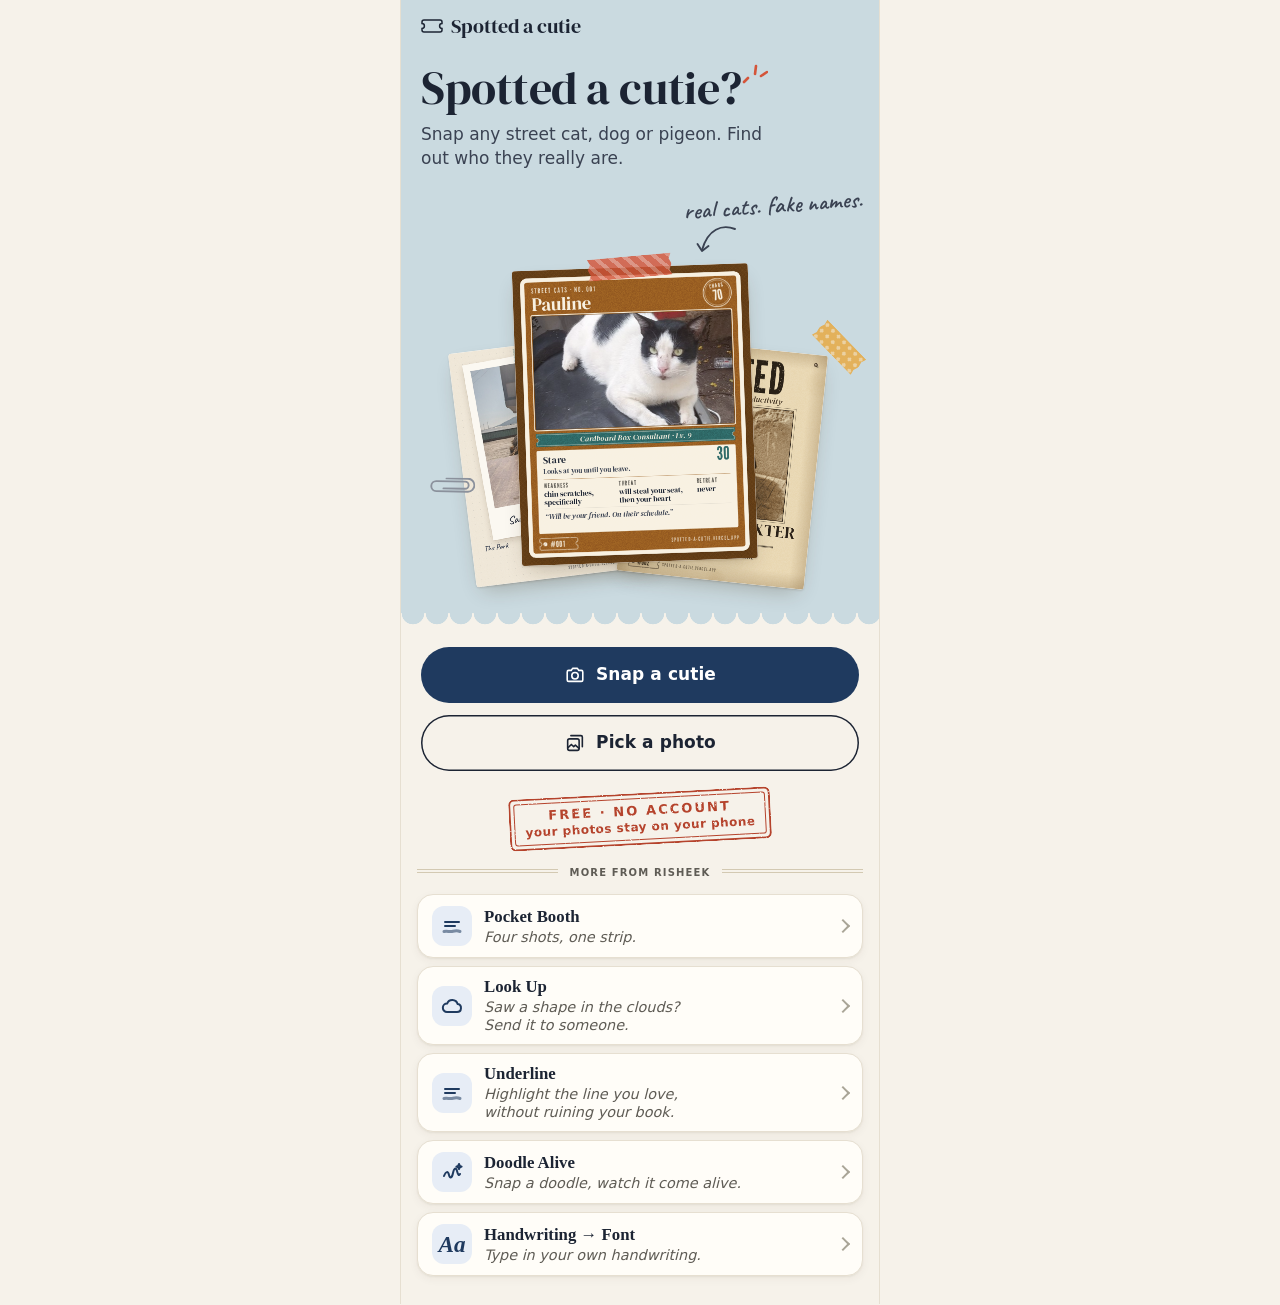
==== commit dec3b73a: "Scrapbook restyle, saving nudge and binder protection - The Scrapbook look on every screen except Ki" ====
--- a/index.html
+++ b/index.html
@@ -34,28 +34,33 @@
 
     <!-- 1. Landing (Step 1) -->
     <section id="screen-landing" class="screen landing is-active" aria-label="Spotted a Cutie">
-      <header class="topbar">
-        <div class="wordmark">
-          <svg width="22" height="14" viewBox="0 0 22 14" fill="none" stroke="currentColor" stroke-width="1.5" aria-hidden="true" focusable="false"><path d="M3 1h16a2 2 0 0 1 2 2v1.6a2.4 2.4 0 0 0 0 4.8V11a2 2 0 0 1-2 2H3a2 2 0 0 1-2-2V9.4a2.4 2.4 0 0 0 0-4.8V3a2 2 0 0 1 2-2Z"/></svg>
-          <span>Spotted a cutie</span>
-        </div>
-        <button id="lnkBinder" class="btn-quiet" type="button" hidden><span class="ico" data-icon="binder" data-size="20"></span><u>My cuties <span id="lnkCount"></span></u></button>
-      </header>
+      <div class="paper land-sheet" style="--c: var(--sc-moment-landing)">
+        <header class="topbar">
+          <div class="wordmark">
+            <svg width="22" height="14" viewBox="0 0 22 14" fill="none" stroke="currentColor" stroke-width="1.5" aria-hidden="true" focusable="false"><path d="M3 1h16a2 2 0 0 1 2 2v1.6a2.4 2.4 0 0 0 0 4.8V11a2 2 0 0 1-2 2H3a2 2 0 0 1-2-2V9.4a2.4 2.4 0 0 0 0-4.8V3a2 2 0 0 1 2-2Z"/></svg>
+            <span>Spotted a cutie</span>
+          </div>
+          <button id="lnkBinder" class="btn-quiet" type="button" hidden><span class="ico" data-icon="binder" data-size="20"></span><u>My cuties <span id="lnkCount"></span></u></button>
+        </header>
+        <div class="land-hero">
+          <h1 class="hero" tabindex="-1">Spotted a cutie?<svg class="hero-dashes" width="26" height="26" viewBox="0 0 26 26" fill="none" stroke="currentColor" stroke-width="2.6" stroke-linecap="round" aria-hidden="true" focusable="false"><path d="M6 20 2 24M13 16l1-8M19 18l6-4"/></svg></h1>
+          <p class="sub">Snap any street cat, dog or pigeon. Find out who they really are.</p>
+          <div class="fan" id="fan" aria-hidden="true">
+            <span class="aside">real cats. fake names.</span>
+            <svg class="arrow" width="48" height="40" viewBox="0 0 48 40" fill="none" stroke="currentColor" stroke-width="1.9" stroke-linecap="round" stroke-linejoin="round" focusable="false"><path d="M45 12C32 7 18 12 12 33"/><path d="M7.5 27 12 34l6.5-5"/></svg>
+            <div class="fc f2"><svg class="clip" width="16" height="46" viewBox="0 0 22 64" fill="none" stroke="currentColor" stroke-width="2.6" stroke-linecap="round" aria-hidden="true" focusable="false"><path d="M7 20V50a5 5 0 0 0 10 0V10a7 7 0 0 0-14 0v44a9 9 0 0 0 18 0V24"/></svg></div>
+            <div class="fc f3"><span class="washi dots" style="--t:var(--sc-craft-marigold)" aria-hidden="true"></span></div>
+            <div class="fc f1"><span class="washi" style="--t:var(--sc-craft-tomato)" aria-hidden="true"></span></div>
+          </div>
+        </div>
+      </div>
+      <div class="scallop" style="--c: var(--sc-moment-landing)"></div>
       <main class="land-main">
-        <h1 class="hero" tabindex="-1">Spotted a cutie?</h1>
-        <p class="sub">Snap any street cat, dog or pigeon. Find out who they really are.</p>
-        <div class="fan" id="fan" aria-hidden="true">
-          <span class="aside">real cats. fake names.</span>
-          <svg class="arrow" width="48" height="40" viewBox="0 0 48 40" fill="none" stroke="currentColor" stroke-width="1.75" stroke-linecap="round" stroke-linejoin="round" focusable="false"><path d="M45 12C32 7 18 12 12 33"/><path d="M7.5 27 12 34l6.5-5"/></svg>
-          <div class="fc f2"></div>
-          <div class="fc f3"></div>
-          <div class="fc f1"></div>
-        </div>
         <div class="stack">
           <button id="btnSnap" class="btn-primary" type="button"><span class="ico" data-icon="camera" data-size="22"></span><span class="lbl">Snap a cutie</span></button>
           <button id="btnPick" class="btn-second" type="button"><span class="ico" data-icon="photos" data-size="22"></span><span class="lbl">Pick a photo</span></button>
         </div>
-        <p class="trust"><span class="ico" data-icon="lock" data-size="14"></span><span>Free. No account. Your photos stay on your phone.</span></p>
+        <div class="trust-stamp"><p class="stamp trust"><b>Free · no account</b><span>your photos stay on your phone</span></p></div>
         <p class="note-line" id="landNote" hidden><span class="ico" data-icon="lock" data-size="14"></span><span id="landNoteText"></span></p>
       </main>
       <div data-footer></div>
@@ -88,9 +93,13 @@
     <section id="screen-reveal" class="screen reveal" aria-label="The reveal">
       <button id="rvClose" class="icon-btn rv-close" type="button" aria-label="Cancel"><span class="ico" data-icon="close" data-size="24"></span></button>
       <div class="rv-main">
-        <p class="rv-meet" id="rvMeet">Meet…</p>
-        <div class="rv-name" aria-hidden="true"><div class="rv-reel" id="rvReel"></div></div>
-        <span class="rv-line" id="rvLine" aria-hidden="true"></span>
+        <div class="rv-head">
+          <svg class="marks rv-star" width="34" height="34" viewBox="0 0 36 36" fill="none" stroke="currentColor" stroke-width="2.6" stroke-linecap="round" stroke-linejoin="round" aria-hidden="true" focusable="false"><path d="M18 4l3 8 8 1-6 5 2 8-7-4-7 4 2-8-6-5 8-1z"/></svg>
+          <svg class="marks rv-dash" width="28" height="28" viewBox="0 0 30 30" fill="none" stroke="currentColor" stroke-width="2.6" stroke-linecap="round" aria-hidden="true" focusable="false"><path d="M4 26l8-8M16 8l2-6M22 18l6 2"/></svg>
+          <p class="rv-meet" id="rvMeet">Meet…</p>
+          <div class="rv-name" aria-hidden="true"><div class="rv-reel" id="rvReel"></div></div>
+          <svg class="rv-line" id="rvLine" viewBox="0 0 150 14" fill="none" stroke="currentColor" stroke-width="3" stroke-linecap="round" stroke-linejoin="round" aria-hidden="true" focusable="false"><path d="M2 8"/></svg>
+        </div>
         <div class="rv-stage" id="rvStage">
           <div class="rv-ring" id="rvRing" aria-hidden="true"></div>
           <div class="rv-lift" id="rvLift">
@@ -106,14 +115,18 @@
               </div>
             </div>
           </div>
+          <span class="washi rv-tape-l" style="--t:var(--sc-craft-tomato)" aria-hidden="true"></span>
+          <span class="washi dots rv-tape-r" style="--t:var(--sc-craft-sky)" aria-hidden="true"></span>
           <div class="rv-stamp" id="rvStamp" aria-hidden="true"></div>
         </div>
       </div>
+      <p class="rv-skip" aria-hidden="true">tap to skip the drama</p>
       <p class="sr-only" id="rvLive" role="status" aria-live="polite"></p>
     </section>
 
     <!-- 4. Result (Steps 5 and 6) -->
     <section id="screen-result" class="screen result" aria-label="Your card">
+      <div class="res-band" aria-hidden="true"><div class="pinked"></div></div>
       <header class="topbar t3">
         <button id="resBack" class="icon-btn" type="button" aria-label="Back"><span class="ico" data-icon="back" data-size="24"></span></button>
         <span class="top-title" id="resTitle">Cutie #001</span>
@@ -124,6 +137,8 @@
         <div class="res-card" id="resCard" role="button" tabindex="0" aria-label="View the card full screen">
           <div class="layers"></div>
           <div class="shine"></div>
+          <span class="washi res-tape-l" aria-hidden="true"></span>
+          <span class="washi res-tape-r" aria-hidden="true"></span>
         </div>
         <div class="g1">
           <div class="chips-scroll" id="styleChips" role="group" aria-label="Style"></div>
@@ -146,9 +161,12 @@
           </div>
           <div class="sec-rule"></div>
           <h2 class="h2" id="hTo">Who’s this for?</h2>
-          <div class="field" id="fldTo">
-            <input id="inTo" type="text" maxlength="16" autocomplete="off" autocapitalize="words" enterkeyhint="done" placeholder="Priya" aria-labelledby="hTo">
-            <span class="count" id="cntTo" aria-hidden="true">0/16</span>
+          <div class="gift">
+            <p class="to" aria-hidden="true">To:</p>
+            <div class="field" id="fldTo">
+              <input id="inTo" type="text" maxlength="16" autocomplete="off" autocapitalize="words" enterkeyhint="done" placeholder="Priya" aria-labelledby="hTo">
+              <span class="count" id="cntTo" aria-hidden="true">0/16</span>
+            </div>
           </div>
           <p class="helper" id="toHelp" hidden>Add a name so it lands on the card.</p>
           <div class="chips-wrap" id="reasons" role="group" aria-label="Why"></div>
@@ -185,10 +203,19 @@
 
     <!-- 7. Done (Step 7) -->
     <section id="screen-done" class="screen done" aria-label="Done">
+      <div class="paper done-sheet" style="--c: var(--sc-moment-done)">
+        <div class="done-top">
+          <span class="hand safe" aria-hidden="true">safe and sound</span>
+          <svg class="safe-arrow" width="100" height="60" viewBox="0 0 86 60" fill="none" stroke="currentColor" stroke-width="1.9" stroke-linecap="round" stroke-linejoin="round" aria-hidden="true" focusable="false"><path d="M4 8c30-6 60 6 74 40"/><path d="M70 44l8 6 3-10"/></svg>
+          <div class="done-slot"><div class="mounted" id="doneMount"><i></i><i></i><i></i><i></i><div class="layers" id="doneCard"></div></div>
+            <p class="stamp filed" aria-hidden="true"><b id="doneFiledB">Filed</b><span id="doneFiled">No. 001</span></p></div>
+        </div>
+      </div>
+      <div class="scallop" style="--c: var(--sc-moment-done)"></div>
       <main class="done-main">
-        <div class="done-slot"><div class="mounted" id="doneMount"><i></i><i></i><i></i><i></i><div class="layers" id="doneCard"></div></div></div>
         <h1 class="done-title" id="doneTitle" tabindex="-1">Larry is in your binder.</h1>
         <p class="done-hand" id="doneHand">Cutie #1.</p>
+        <div class="note nudge" id="nudge" hidden><span class="washi" aria-hidden="true"></span><svg class="clip" width="18" height="52" viewBox="0 0 22 64" fill="none" stroke="currentColor" stroke-width="2.6" stroke-linecap="round" aria-hidden="true" focusable="false"><path d="M7 20V50a5 5 0 0 0 10 0V10a7 7 0 0 0-14 0v44a9 9 0 0 0 18 0V24"/></svg><span class="hand" id="nudgeTitle"></span><p id="nudgeBody"></p></div>
         <p class="note-line" id="doneNote" hidden><span class="ico" data-icon="lock" data-size="14"></span><span id="doneNoteText"></span></p>
         <div class="stack">
           <button id="doneAgain" class="btn-primary" type="button"><span class="ico" data-icon="share" data-size="22"></span><span class="lbl">Send to someone else</span></button>
@@ -202,18 +229,23 @@
 
     <!-- 8. Binder (Step 8) -->
     <section id="screen-binder" class="screen binder" aria-label="My cuties">
-      <header class="topbar t3">
-        <button id="bindBack" class="icon-btn" type="button" aria-label="Back"><span class="ico" data-icon="back" data-size="24"></span></button>
-        <span class="top-title">My cuties</span>
-        <span class="top-sp"></span>
-      </header>
-      <div class="bind-head">
-        <h1 id="bindTitle" tabindex="-1"></h1>
-        <p id="bindCounts"></p>
+      <div class="paper bind-sheet" style="--c: var(--sc-moment-binder)">
+        <header class="topbar t3">
+          <button id="bindBack" class="icon-btn" type="button" aria-label="Back"><span class="ico" data-icon="back" data-size="24"></span></button>
+          <span class="top-title">My cuties</span>
+          <span class="top-sp"></span>
+        </header>
+        <div class="bind-head">
+          <h1 id="bindTitle" tabindex="-1"></h1>
+          <div class="ktabs" id="bindCounts"></div>
+        </div>
       </div>
       <div class="album" id="album">
         <span class="hole" style="top:15%"></span><span class="hole" style="top:50%"></span><span class="hole" style="top:85%"></span>
+        <div class="tabs" id="albumTabs" aria-hidden="true"></div>
+        <svg class="clip" width="16" height="46" viewBox="0 0 22 64" fill="none" stroke="currentColor" stroke-width="2.6" stroke-linecap="round" aria-hidden="true" focusable="false"><path d="M7 20V50a5 5 0 0 0 10 0V10a7 7 0 0 0-14 0v44a9 9 0 0 0 18 0V24"/></svg>
         <div class="album-grid" id="albumGrid"></div>
+        <div class="note empty-note" id="emptyNote" hidden><span class="washi" style="--t:var(--sc-craft-tomato)" aria-hidden="true"></span><span class="hand">nothing filed yet</span><p>Go outside. Someone fluffy is sitting on a scooter, waiting to be catalogued.</p></div>
       </div>
       <p class="bind-note">Your cuties live on this phone only. Clearing your browser clears them.</p>
       <div class="bind-cta" id="bindCta" hidden>
@@ -224,11 +256,11 @@
 
     <!-- 9. Errors: one friendly message, one button -->
     <section id="screen-error" class="screen error" aria-label="Something went wrong">
+      <div class="paper err-top" style="--c: var(--sc-moment-error)">
+        <div class="envelope" aria-hidden="true"><span class="post"></span><p class="stamp"><b>Return to sender</b><span id="errStampSub">give it another go</span></p></div>
+      </div>
+      <div class="pinked err-pinked" style="--c: var(--sc-moment-error)"></div>
       <main class="err-main">
-        <svg class="err-frame" width="88" height="110" viewBox="0 0 88 110" fill="none" aria-hidden="true" focusable="false">
-          <g fill="currentColor" opacity=".5"><path d="M0 0h12L0 12Z"/><path d="M88 0v12L76 0Z"/><path d="M0 110V98l12 12Z"/><path d="M88 110H76l12-12Z"/></g>
-          <rect x="11.5" y="11.5" width="65" height="87" rx="1" stroke="currentColor" stroke-width="1" stroke-dasharray="4 3"/>
-        </svg>
         <h1 class="err-title" id="errTitle" tabindex="-1">That didn’t work.</h1>
         <p class="err-detail" id="errDetail" role="alert">Give it another go.</p>
         <button id="errBtn" class="btn-primary" type="button"><span class="lbl">Start over</span></button>
@@ -257,6 +289,7 @@
   <div class="sheet" id="sheetEdit" role="dialog" aria-modal="true" aria-labelledby="editTitle">
     <span class="grab" aria-hidden="true"></span>
     <div class="sheet-head">
+      <span class="washi title-tape" aria-hidden="true"></span>
       <h2 id="editTitle">Edit words</h2>
       <button id="editClose" class="icon-btn" type="button" aria-label="Close"><span class="ico" data-icon="close" data-size="24"></span></button>
     </div>
@@ -281,7 +314,7 @@
     <canvas id="viewCanvas" role="img" aria-label="Your card, full screen"></canvas>
   </div>
 
-  <div class="busy" id="busy" role="status" aria-live="polite"><div class="busy-card"><span class="spin" aria-hidden="true"></span><span id="busyText">One moment…</span></div></div>
+  <div class="busy" id="busy" role="status" aria-live="polite"><div class="ticket busy-card"><div><b id="busyHead">NOW PRINTING</b><span class="hand" id="busyText">One moment…</span></div><span class="dots" aria-hidden="true"><i></i><i></i><i></i></span></div></div>
   <div class="toast" id="toast" role="status" aria-live="polite"></div>
 
   <!-- A single full-size output (address shortcut screen=frame) -->
--- a/src/design-tokens.css
+++ b/src/design-tokens.css
@@ -178,3 +178,63 @@
     --sc-dur-stamp: 150ms;
   }
 }
+
+/* =====================================================================================
+   PIVOT 2 (Rishi, after board2): "The Scrapbook". Colour comes from coloured paper, washi tape and stamp
+   inks, in riso/washi print colours that sit next to the card inks. No characters, no candy palette.
+   The Kind screen ("Who did you spot?") is APPROVED AS BUILT: none of these tokens apply to it.
+   Text rule: on every craft ink and sheet, text is --sc-ink (>= 5.4:1), except TOMATO: ink 3.8:1, so
+   on tomato use large text only (>= 24 px) or cream on --sc-craft-tomato-deep (5.3:1).
+   Card values (palette.js) are unchanged. Nothing in the built site referenced the old pivot block.
+   ===================================================================================== */
+:root {
+  /* print inks: tape, stamps, tabs, coloured-paper accents */
+  --sc-craft-tomato: #d4553a;       /* stamps, tape, the hot accent (3.6:1 on paper: shapes + large text) */
+  --sc-craft-tomato-deep: #b5432c;  /* stamp text and small coloured text (4.9:1 on paper; cream on it 5.3:1) */
+  --sc-craft-marigold: #e8a83e;     /* ink on it 7.5:1 */
+  --sc-craft-sky: #6ea7cc;          /* ink 6.0:1 */
+  --sc-craft-leaf: #7ea35b;         /* ink 5.4:1 */
+  --sc-craft-rose: #e2898c;         /* ink 6.1:1 */
+  --sc-craft-lilac: #a897c9;        /* ink 5.9:1 */
+  --sc-kraft: #c8a679;              /* kraft tags and ticket stubs, ink 6.8:1 */
+  --sc-note: #f4d97a;               /* sticky notes, ink 11.2:1 */
+  --sc-clip: #8b919c;               /* paper clips (drawn) */
+
+  /* coloured paper sheets (the ink at 32% over paper): page backgrounds and big blocks, ink >= 9.4:1 */
+  --sc-sheet-tomato: #ebc0b2; --sc-sheet-marigold: #f2dab3; --sc-sheet-sky: #cadae0; --sc-sheet-leaf: #d0d9bc;
+  --sc-sheet-rose: #f0d0cc; --sc-sheet-lilac: #ddd5df; --sc-sheet-kraft: #e7dac6; --sc-sheet-note: #f5eac6;
+
+  /* per kind: the paper and tape colour of a kind in the UI (reveal, result tape, binder tabs) */
+  --sc-kind-paper-cat: var(--sc-sheet-marigold);   --sc-kind-tape-cat: var(--sc-craft-marigold);
+  --sc-kind-paper-dog: var(--sc-sheet-leaf);       --sc-kind-tape-dog: var(--sc-craft-leaf);
+  --sc-kind-paper-pigeon: var(--sc-sheet-lilac);   --sc-kind-tape-pigeon: var(--sc-craft-lilac);
+  --sc-kind-paper-crow: var(--sc-sheet-sky);       --sc-kind-tape-crow: var(--sc-craft-sky);
+  --sc-kind-paper-cow: var(--sc-sheet-leaf);       --sc-kind-tape-cow: var(--sc-craft-leaf);
+  --sc-kind-paper-squirrel: var(--sc-sheet-tomato); --sc-kind-tape-squirrel: var(--sc-craft-tomato);
+  --sc-kind-paper-monkey: var(--sc-sheet-rose);    --sc-kind-tape-monkey: var(--sc-craft-rose);
+  --sc-kind-paper-bird: var(--sc-sheet-sky);       --sc-kind-tape-bird: var(--sc-craft-sky);
+  --sc-kind-paper-mystery: var(--sc-sheet-lilac);  --sc-kind-tape-mystery: var(--sc-craft-lilac);
+
+  /* one colour moment per screen (Kind excluded: approved as built) */
+  --sc-moment-landing: var(--sc-sheet-sky);
+  --sc-moment-done: var(--sc-sheet-marigold);
+  --sc-moment-binder: var(--sc-sheet-lilac);
+  --sc-moment-error: var(--sc-sheet-rose);
+
+  /* washi tape: stripes over the tape ink, opacity .82, torn ends via clip-path (see board3 .washi) */
+  --sc-washi-stripes: repeating-linear-gradient(45deg, rgba(255, 255, 255, .3) 0 4px, transparent 4px 10px);
+  --sc-washi-dots: radial-gradient(rgba(255, 255, 255, .45) 1.6px, transparent 2px) 0 0 / 8px 8px;
+  --sc-washi-alpha: .82;
+  /* edges (apply on the element so its own --c resolves):
+     scallop:  background: radial-gradient(circle at 12px 0, var(--c) 11px, transparent 11.6px) 0 0 / 24px 12px repeat-x; height 12px
+     pinked:   background: linear-gradient(135deg, var(--c) 25%, transparent 25%) -7px 0 / 14px 14px, linear-gradient(225deg, var(--c) 25%, transparent 25%) -7px 0 / 14px 14px; height 7px */
+  --sc-scallop-h: 12px;
+  --sc-pinked-h: 7px;
+  /* rubber-stamp speckle (mask) */
+  --sc-stamp-mask: url("data:image/svg+xml,%3Csvg xmlns='http://www.w3.org/2000/svg' width='60' height='60'%3E%3Cfilter id='n'%3E%3CfeTurbulence type='fractalNoise' baseFrequency='.55' numOctaves='2' seed='4'/%3E%3CfeColorMatrix values='0 0 0 0 0 0 0 0 0 0 0 0 0 0 0 0 0 0 -9 7'/%3E%3C/filter%3E%3Crect width='60' height='60' filter='url(%23n)'/%3E%3C/svg%3E");
+  /* paper objects: a soft lift, never a toy shadow */
+  --sc-shadow-paper: 0 1px 1px rgba(60, 40, 10, .12), 0 6px 14px -8px rgba(60, 40, 10, .35);
+
+  /* motion: quiet, physical. Notes and tags settle (a slight rotate), stamps thump (the stamp ease). No springs on everything. */
+  --sc-dur-settle: 240ms;
+}
--- a/src/styles.css
+++ b/src/styles.css
@@ -179,7 +179,7 @@
   display: inline-flex; align-items: center; gap: 8px; height: var(--sc-h-quiet); padding: 0 10px; border: 0; background: none;
   border-radius: 10px; color: var(--sc-ink-2); font: 600 .9375rem/1 var(--sc-sans); cursor: pointer;
 }
-.btn-quiet u { text-decoration: underline; text-decoration-color: var(--sc-line-2); text-decoration-thickness: 1.5px; text-underline-offset: 4px; }
+.btn-quiet u { text-decoration: underline; text-decoration-color: var(--sc-craft-tomato); text-decoration-thickness: 2px; text-underline-offset: 4px; }
 .btn-quiet:active { background: var(--sc-accent-soft); }
 .btn-quiet.bad { color: var(--sc-bad); }
 .btn-quiet.center { justify-self: center; }
@@ -206,22 +206,71 @@
 }
 
 /* ---------- landing ---------- */
+/* =====================================================================================
+   THE SCRAPBOOK (DESIGN.md section 0; board3). Paper-craft devices, then the screens.
+   Scoped to the screens that use them: the Kind screen has no class from this block and no scrapbook token.
+   ===================================================================================== */
+.paper { position: relative; background: var(--c); }
+.scallop { position: relative; z-index: 2; height: var(--sc-scallop-h); margin-bottom: calc(var(--sc-scallop-h) * -1); background: radial-gradient(circle at 12px 0, var(--c) 11px, transparent 11.6px) 0 0 / 24px 12px repeat-x; }
+.pinked { position: relative; z-index: 2; height: var(--sc-pinked-h); margin-bottom: calc(var(--sc-pinked-h) * -1); background: linear-gradient(135deg, var(--c) 25%, transparent 25%) -7px 0 / 14px 14px, linear-gradient(225deg, var(--c) 25%, transparent 25%) -7px 0 / 14px 14px; }
+.washi {
+  position: absolute; z-index: 6; width: var(--w, 84px); height: 22px; pointer-events: none;
+  background: var(--sc-washi-stripes), var(--t, var(--sc-craft-tomato)); opacity: var(--sc-washi-alpha);
+  clip-path: polygon(0 0, 100% 0, 97% 25%, 100% 50%, 97% 75%, 100% 100%, 0 100%, 3% 75%, 0 50%, 3% 25%);
+}
+.washi.dots { background: var(--sc-washi-dots), var(--t, var(--sc-craft-tomato)); }
+.stamp {
+  display: inline-grid; place-items: center; gap: 2px; position: relative; padding: 9px 14px 8px; text-align: center;
+  border: 2.5px solid currentColor; border-radius: 6px; color: var(--sc-craft-tomato-deep);
+  -webkit-mask-image: var(--sc-stamp-mask); mask-image: var(--sc-stamp-mask);
+}
+.stamp::before { content: ""; position: absolute; inset: 3px; border: 1.2px solid currentColor; border-radius: 3px; }
+.stamp b { font: 800 .8125rem/1.1 var(--sc-sans); letter-spacing: .16em; text-transform: uppercase; }
+.stamp span { font: 600 .75rem/1.2 var(--sc-sans); letter-spacing: .04em; }
+.clip { position: absolute; z-index: 7; color: var(--sc-clip); pointer-events: none; }
+.hand { font: 600 1.5rem/1.05 var(--sc-hand); }
+.marks { position: absolute; color: var(--sc-craft-tomato); pointer-events: none; }
+.note {
+  position: relative; background: var(--n, var(--sc-note)); padding: 20px 16px 15px; border-radius: 2px;
+  box-shadow: var(--sc-shadow-paper); transform: rotate(var(--r, -1.2deg));
+}
+.note .washi { left: 50%; margin-left: -42px; top: -11px; transform: rotate(-3deg); --t: var(--sc-craft-sky); }
+.note .hand { display: block; margin-bottom: 5px; color: var(--sc-ink); }
+.note p { font: 400 .9375rem/1.42 var(--sc-sans); color: var(--sc-ink); }
+.ticket {
+  position: relative; display: grid; grid-template-columns: 1fr auto; gap: 14px; align-items: center; padding: 12px 18px; background: var(--sc-kraft);
+  -webkit-mask: radial-gradient(circle at 0 50%, transparent 8px, #000 8.5px) left / 51% 100% no-repeat, radial-gradient(circle at 100% 50%, transparent 8px, #000 8.5px) right / 51% 100% no-repeat;
+  mask: radial-gradient(circle at 0 50%, transparent 8px, #000 8.5px) left / 51% 100% no-repeat, radial-gradient(circle at 100% 50%, transparent 8px, #000 8.5px) right / 51% 100% no-repeat;
+}
+
+/* ---------- landing: a sky sheet, tape on the fan, a stamp for the trust line ---------- */
+.land-hero { padding: 0 var(--sc-gutter) 4px; }
 .land-main { padding: 0 var(--sc-gutter); flex: none; }
-.hero { font: 400 var(--sc-fs-hero)/1 var(--sc-serif); letter-spacing: var(--sc-track-display); margin: 14px 0 10px; text-wrap: balance; }
+.land-main .stack { margin-top: 34px; }
+.hero-dashes { position: absolute; right: -26px; top: -8px; color: var(--sc-craft-tomato); }
+.trust-stamp { display: flex; justify-content: center; margin: 22px 0 0; }
+.trust-stamp .stamp { transform: rotate(-3deg); }
+.hero { position: relative; display: inline-block; font: 400 var(--sc-fs-hero)/1 var(--sc-serif); letter-spacing: var(--sc-track-display); margin: 14px 0 10px; text-wrap: balance; }
 .sub { font: 400 var(--sc-fs-sub)/1.45 var(--sc-sans); color: var(--sc-ink-2); max-width: 32ch; }
-.fan { position: relative; height: 368px; margin: 22px calc(var(--sc-gutter) * -1) 18px; }
+.fan { position: relative; height: 398px; margin: 22px calc(var(--sc-gutter) * -1) 18px; }
 .fan.is-empty { display: none; }
 .fc {
-  position: absolute; overflow: hidden; border-radius: 3px; background: var(--sc-stock);
+  position: absolute; border-radius: 3px; background: var(--sc-stock);
   box-shadow: var(--sc-shadow-print); transform-origin: 50% 100%;
 }
-.f1 { width: 236px; height: 295px; left: calc(50% - 118px); top: 44px; transform: rotate(-2deg); z-index: 3; }
-.f2 { width: 188px; height: 235px; left: calc(50% - 164px); top: 118px; transform: rotate(-7deg); z-index: 1; }
-.f3 { width: 188px; height: 235px; left: calc(50% - 24px); top: 122px; transform: rotate(6deg); z-index: 2; }
-.fan .aside { position: absolute; right: 16px; top: 0; font: 600 var(--sc-fs-hand)/1 var(--sc-hand); color: var(--sc-ink-2); transform: rotate(-4deg); white-space: nowrap; }
-.fan .arrow { position: absolute; left: calc(50% - 55px); top: 2px; color: var(--sc-ink-2); }
+.fc .layers { z-index: 1; border-radius: 3px; }
+/* tape and the clip only ever cross a card's edge or corner, clear of its text */
+.f1 .washi { left: 50%; top: 0; margin: -11px 0 0 -42px; transform: rotate(-3deg); }
+.f3 .washi { --w: 56px; right: -38px; top: -21px; transform: rotate(40deg); }
+.f2 .clip { left: -20px; top: 46%; transform: rotate(-82deg); }
+.f1 { width: 236px; height: 295px; left: calc(50% - 118px); top: 74px; transform: rotate(-2deg); z-index: 3; }
+.f2 { width: 188px; height: 235px; left: calc(50% - 164px); top: 148px; transform: rotate(-7deg); z-index: 1; }
+.f3 { width: 188px; height: 235px; left: calc(50% - 24px); top: 152px; transform: rotate(6deg); z-index: 2; }
+/* the aside and its arrow live in the free band above the cards, so no card or tape can cover them */
+.fan .aside { position: absolute; right: 16px; top: 0; z-index: 8; font: 600 var(--sc-fs-hand)/1 var(--sc-hand); color: var(--sc-ink-2); transform: rotate(-4deg); white-space: nowrap; }
+.fan .arrow { position: absolute; left: calc(50% + 50px); top: 24px; z-index: 8; color: var(--sc-ink-2); }
 .stack { display: grid; gap: 12px; }
-.trust, .note-line {
+.note-line {
   display: flex; justify-content: center; align-items: center; gap: 6px; margin-top: 14px;
   font: 400 var(--sc-fs-small)/1.4 var(--sc-sans); color: var(--sc-ink-3); text-align: center;
 }
@@ -261,8 +310,17 @@
 .tile:active { background: var(--sc-accent-soft); transform: scale(.97); }
 .tile.is-sel { border-color: var(--sc-accent); box-shadow: inset 0 0 0 1px var(--sc-accent); }
 
-/* ---------- reveal ---------- */
-.reveal { position: relative; }
+/* ---------- reveal: the kind's paper, a faint dot grid ---------- */
+.reveal {
+  position: relative; transition: background-color 260ms var(--sc-ease);
+  background: radial-gradient(rgba(28, 36, 51, .10) 1.3px, transparent 1.8px) 0 0 / 22px 22px, var(--c, var(--sc-paper));
+}
+.rv-head { position: relative; display: flex; flex-direction: column; align-items: center; width: min(350px, 100%); }
+.rv-star { left: 8px; top: 8px; }
+.rv-dash { right: 14px; top: 8px; }
+.rv-skip { position: absolute; left: 0; right: 0; bottom: calc(24px + var(--safe-b)); text-align: center; font: 600 1.35rem/1 var(--sc-hand); color: var(--sc-ink-2); pointer-events: none; }
+.rv-tape-l { left: -43px; top: -19px; transform: rotate(-45deg); --w: 70px; z-index: 4; }
+.rv-tape-r { right: -43px; top: -19px; transform: rotate(45deg); --w: 70px; z-index: 4; }
 .rv-close { position: absolute; left: 8px; top: calc(8px + var(--safe-t)); opacity: .3; z-index: 5; }
 .rv-close:active { opacity: 1; }
 .rv-main { flex: 1; display: flex; flex-direction: column; align-items: center; justify-content: center; padding: 0 var(--sc-gutter) 40px; cursor: pointer; }
@@ -283,8 +341,8 @@
 }
 .rv-nm b { font: inherit; letter-spacing: inherit; display: inline-block; }
 .rv-nm.is-fade { animation: fade-in 200ms var(--sc-ease) both; }
-.rv-line { display: block; height: 2px; width: 0; background: var(--sc-accent); transform: scaleX(0); transform-origin: left; transition: transform 260ms var(--sc-ease); margin: 2px 0 0; }
-.rv-line.is-on { transform: scaleX(1); }
+.rv-line { display: block; height: 14px; width: 0; margin: 2px 0 0; color: var(--sc-craft-tomato); overflow: visible; clip-path: inset(-4px 100% -4px 0); transition: clip-path 300ms linear; }
+.rv-line.is-on { clip-path: inset(-4px 0 -4px 0); }
 .rv-stage { position: relative; width: 300px; height: 375px; margin-top: 24px; perspective: 1100px; animation: rv-in 260ms var(--sc-ease) backwards; flex: none; }
 @keyframes rv-in { from { opacity: 0; transform: translateY(16px); } }
 .rv-ring { position: absolute; left: 50%; top: 50%; width: 520px; height: 520px; margin: -260px 0 0 -260px; opacity: 0; pointer-events: none; z-index: 0; }
@@ -321,7 +379,7 @@
 
 /* the DOM rubber stamp: double border, speckled ink, one overshoot */
 .rv-stamp {
-  position: absolute; right: 24px; top: 379px; z-index: 3; width: 112px; height: 64px; opacity: 0; transform: rotate(-9deg);
+  position: absolute; right: 24px; top: calc(100% + 4px); z-index: 3; width: 112px; height: 64px; opacity: 0; transform: rotate(-9deg);
   border: 3px solid currentColor; border-radius: 6px; color: var(--sc-accent);
   display: grid; place-items: center; align-content: center; gap: 5px; pointer-events: none;
   -webkit-mask-image: url("data:image/svg+xml,%3Csvg xmlns='http://www.w3.org/2000/svg' width='60' height='60'%3E%3Cfilter id='n'%3E%3CfeTurbulence type='fractalNoise' baseFrequency='.55' numOctaves='2' seed='4'/%3E%3CfeColorMatrix values='0 0 0 0 0 0 0 0 0 0 0 0 0 0 0 0 0 0 -9 7'/%3E%3C/filter%3E%3Crect width='60' height='60' filter='url(%23n)'/%3E%3C/svg%3E");
@@ -344,12 +402,39 @@
   100% { background-position: 200% 0; opacity: var(--shine-o, 1); }
 }
 
-/* ---------- result ---------- */
-.res-body { flex: none; }
+/* ---------- result: a kind-paper band with a pinked edge, kind tape on the card's corners ---------- */
+.result { position: relative; }
+.res-band { position: absolute; left: 0; right: 0; top: 0; height: 236px; background: var(--c, var(--sc-paper)); z-index: 0; }
+.res-band .pinked { position: absolute; left: 0; right: 0; bottom: -7px; margin: 0; }
+.result .topbar { position: relative; z-index: 3; }
+.res-body { position: relative; z-index: 2; flex: none; }
 .res-card {
   position: relative; display: block; width: min(310px, calc(100% - 40px), calc((100vh - 290px) * .8)); width: min(310px, calc(100% - 40px), calc((100svh - 290px) * .8)); aspect-ratio: 4 / 5; margin: 8px auto 0;
-  border-radius: var(--sc-r-card); box-shadow: var(--sc-shadow-print); overflow: hidden; background: var(--sc-stock); cursor: zoom-in;
-}
+  border-radius: var(--sc-r-card); box-shadow: var(--sc-shadow-print); background: var(--sc-stock); cursor: zoom-in;
+}
+.res-card .layers { z-index: 1; border-radius: var(--sc-r-card); }
+.res-card .shine { border-radius: var(--sc-r-card); }
+.res-tape-l, .res-tape-r { --w: 70px; --t: var(--sc-kind-tape-cat); }
+.res-tape-l { left: -43px; top: -19px; transform: rotate(-45deg); }
+.res-tape-r { right: -43px; top: -19px; transform: rotate(45deg); }
+.result .res-tape-l, .result .res-tape-r { --t: var(--kt, var(--sc-kind-tape-cat)); }
+.gift {
+  position: relative; margin: 6px 0 0; padding: 16px 16px 16px 40px; background: var(--sc-sheet-kraft); border-radius: 6px 18px 18px 6px;
+  box-shadow: var(--sc-shadow-paper); transform: rotate(-.8deg);
+}
+.gift::before { content: ""; position: absolute; left: 14px; top: 50%; width: 12px; height: 12px; margin-top: -6px; border-radius: 50%; background: var(--sc-paper); box-shadow: inset 0 0 0 2px var(--sc-kraft); }
+.gift .to { margin: 0 0 8px; font: 800 .75rem/1 var(--sc-sans); letter-spacing: .16em; text-transform: uppercase; color: var(--sc-craft-tomato-deep); }
+#fldWhere .fico { color: var(--sc-craft-tomato-deep); }
+/* per kind: the screen's paper (--c) and tape (--kt) colour. Only screens carry data-kind, never the Kind screen's tiles */
+.screen[data-kind="cat"] { --c: var(--sc-kind-paper-cat); --kt: var(--sc-kind-tape-cat); }
+.screen[data-kind="dog"] { --c: var(--sc-kind-paper-dog); --kt: var(--sc-kind-tape-dog); }
+.screen[data-kind="pigeon"] { --c: var(--sc-kind-paper-pigeon); --kt: var(--sc-kind-tape-pigeon); }
+.screen[data-kind="crow"] { --c: var(--sc-kind-paper-crow); --kt: var(--sc-kind-tape-crow); }
+.screen[data-kind="cow"] { --c: var(--sc-kind-paper-cow); --kt: var(--sc-kind-tape-cow); }
+.screen[data-kind="squirrel"] { --c: var(--sc-kind-paper-squirrel); --kt: var(--sc-kind-tape-squirrel); }
+.screen[data-kind="monkey"] { --c: var(--sc-kind-paper-monkey); --kt: var(--sc-kind-tape-monkey); }
+.screen[data-kind="bird"] { --c: var(--sc-kind-paper-bird); --kt: var(--sc-kind-tape-bird); }
+.screen[data-kind="mystery"] { --c: var(--sc-kind-paper-mystery); --kt: var(--sc-kind-tape-mystery); }
 .res-card .shine { --shine-o: .65; }
 .g1 { margin-top: 16px; }
 .g2 { margin-top: 12px; padding: 0 var(--sc-gutter); }
@@ -437,7 +522,9 @@
 .sheet.is-on { transform: none; visibility: visible; transition: transform var(--sc-dur-sheet) var(--sc-ease), visibility 0s; }
 .sheet .grab { position: absolute; top: 8px; left: 50%; width: 36px; height: 4px; margin-left: -18px; border-radius: 2px; background: rgba(28, 36, 51, .2); }
 .sheet-head { display: flex; align-items: center; justify-content: space-between; padding: 18px 10px 10px 20px; flex: none; }
+.sheet-head { position: relative; }
 .sheet-head h2 { font: 400 1.5rem/1.1 var(--sc-serif); }
+.title-tape { left: 20px; top: -9px; --w: 64px; transform: rotate(-4deg); --t: var(--kt, var(--sc-craft-tomato)); }
 .sheet-rows { overflow-y: auto; overscroll-behavior: contain; padding: 4px var(--sc-gutter) 16px; flex: 1; -webkit-overflow-scrolling: touch; }
 .erow + .erow { margin-top: 16px; }
 .field-row { display: grid; grid-template-columns: 1fr 44px; gap: 8px; align-items: end; }
@@ -456,7 +543,15 @@
 
 .busy { position: fixed; inset: 0; z-index: 70; display: grid; place-items: center; opacity: 0; pointer-events: none; transition: opacity var(--sc-dur-quick) linear; }
 .busy.is-on { opacity: 1; pointer-events: auto; }
-.busy-card { display: flex; align-items: center; gap: 12px; padding: 14px 18px; background: var(--sc-stock); border: var(--sc-border); border-radius: 12px; font: 600 .9375rem/1 var(--sc-sans); color: var(--sc-ink); }
+/* loading: a kraft ticket stub */
+.busy-card { min-width: 260px; max-width: calc(100vw - 48px); transform: rotate(-1.5deg); color: var(--sc-ink); }
+.busy-card b { display: block; font: 800 .75rem/1 var(--sc-sans); letter-spacing: .16em; }
+.busy-card .hand { display: block; margin-top: 4px; font-size: 1.3rem; color: var(--sc-ink); }
+.busy-card .dots { display: flex; gap: 5px; border-left: 2px dashed rgba(28, 36, 51, .45); padding-left: 12px; align-self: stretch; align-items: center; }
+.busy-card .dots i { width: 8px; height: 8px; border-radius: 50%; background: var(--sc-ink); opacity: .2; animation: dot-fill 1.2s linear infinite; }
+.busy-card .dots i:nth-child(2) { animation-delay: .3s; }
+.busy-card .dots i:nth-child(3) { animation-delay: .6s; }
+@keyframes dot-fill { 0%, 100% { opacity: .2; } 30%, 60% { opacity: 1; } }
 .toast {
   position: fixed; left: 50%; bottom: calc(96px + var(--safe-b)); z-index: 80; max-width: calc(100vw - 40px); padding: 12px 16px;
   background: var(--sc-ink); color: var(--sc-cream); border-radius: 10px; font: 600 .9375rem/1.3 var(--sc-sans);
@@ -468,7 +563,7 @@
 .adj-main { flex: 1; display: flex; flex-direction: column; align-items: center; justify-content: center; padding: 0 0 16px; }
 .adj-stage { width: 100%; display: grid; place-items: center; }
 #adjCanvas { touch-action: none; max-width: 100%; cursor: grab; }
-.hand { margin: 12px 0 8px; font: 600 1.375rem/1.1 var(--sc-hand); color: var(--sc-ink-2); }
+.adj-main .hand { margin: 12px 0 8px; font: 600 1.375rem/1.1 var(--sc-hand); color: var(--sc-ink-2); }
 .zoomrow { display: flex; align-items: center; gap: 12px; width: calc(100% - 40px); height: 44px; color: var(--sc-ink-3); font: 600 1.125rem/1 var(--sc-sans); }
 .zoomrow input[type="range"] { flex: 1; height: 44px; margin: 0; background: transparent; -webkit-appearance: none; appearance: none; --pct: 0%; }
 .zoomrow input[type="range"]::-webkit-slider-runnable-track { height: 2px; background: linear-gradient(90deg, var(--sc-accent) var(--pct), var(--sc-ink) var(--pct)); }
@@ -493,8 +588,15 @@
 .mounted.empty > i:nth-of-type(4)::before { clip-path: polygon(100% 0, 100% 100%, 0 100%, 1.4px calc(100% - 1px), calc(100% - 1px) calc(100% - 1px), calc(100% - 1px) 1.4px); }
 
 /* ---------- done ---------- */
-.done-main { flex: 1; display: flex; flex-direction: column; padding: 40px var(--sc-gutter) 8px; }
-.done-slot { width: 150px; height: 188px; margin: 0 auto 28px; }
+.done-main { flex: 1; display: flex; flex-direction: column; padding: 32px var(--sc-gutter) 8px; }
+.done-top { position: relative; display: flex; justify-content: center; padding: 28px 0 72px; }
+.done-sheet { margin-top: 0; }
+.done-top .safe { position: absolute; left: 10px; top: 52px; font-size: 1.3rem; z-index: 9; transform: rotate(-6deg); color: var(--sc-ink-2); white-space: nowrap; }
+.done-top .safe-arrow { position: absolute; left: 62px; top: 78px; color: var(--sc-ink-2); }
+.done-slot { position: relative; width: 150px; height: 188px; margin: 0 0 0 70px; }
+/* the stamp hangs off the thumbnail's bottom edge (at most ~8px over it, where no card has text), on an opaque patch so nothing shows through */
+.done-slot .filed { position: absolute; right: -14px; top: calc(100% + 8px); z-index: 8; transform: rotate(-4deg); background: var(--sc-sheet-marigold); white-space: nowrap; }
+.done-top.unkept .safe, .done-top.unkept .safe-arrow { display: none; }
 .done-slot .mounted { width: 150px; height: 188px; box-shadow: var(--sc-shadow-thumb); border-radius: 2px; transform: rotate(-1.5deg); background: var(--sc-stock); }
 .done-slot .mounted.drop { animation: drop 360ms var(--sc-ease) backwards; }
 .done-slot .mounted.drop > i { animation: fade-in 120ms linear backwards; }
@@ -507,16 +609,51 @@
 .done-hand { margin: 8px 0 24px; text-align: center; font: 600 var(--sc-fs-hand-lg)/1.1 var(--sc-hand); color: var(--sc-ink-2); transform: rotate(-2deg); }
 .done-main .note-line { margin: -8px 0 20px; }
 
+/* the saving nudge: a taped sticky note, one per cutie; the variant sets its paper and tape */
+.note.nudge { margin: 4px 4px 22px; padding: 18px 16px 13px; }
+.note.nudge .clip { display: none; left: auto; right: 10px; top: -20px; width: 14px; height: 40px; color: var(--sc-clip); }
+.note.nudge .hand { font-size: 1.375rem; margin-bottom: 3px; }
+.note.nudge p { font-size: .9375rem; line-height: 1.35; }
+.note.nudge .nico { display: inline-block; vertical-align: -3px; margin: 0 1px; }
+.note.nudge .nico svg { display: inline-block; }
+.nudge.v-first { --r: -1.2deg; }
+.nudge.v-generic { --r: .8deg; --n: var(--sc-sheet-sky); }
+.nudge.v-generic .washi { --t: var(--sc-craft-marigold); transform: rotate(2deg); }
+.nudge.v-ios { --r: 1deg; }
+.nudge.v-ios .washi { left: 24px; margin-left: 0; --t: var(--sc-craft-tomato); transform: rotate(-6deg); background: var(--sc-washi-dots), var(--t); }
+.nudge.v-inapp { --r: -1.5deg; --n: var(--sc-sheet-rose); }
+.nudge.v-inapp .washi { left: 20px; right: auto; margin-left: 0; --t: var(--sc-craft-leaf); transform: rotate(5deg); }
+.nudge.v-inapp .clip { display: block; }
+.nudge.v-blocked { --r: -1deg; --n: var(--sc-sheet-rose); }
+.nudge.v-blocked .washi { --t: var(--sc-craft-tomato); }
+@media (prefers-reduced-motion: no-preference) {
+  .note.nudge, .note.empty-note { animation: settle var(--sc-dur-settle) var(--sc-ease) backwards; }
+  @keyframes settle { from { opacity: 0; transform: rotate(calc(var(--r, -1.2deg) + 2deg)); } }
+}
+
 /* ---------- binder: a real album page ---------- */
-.bind-head { padding: 6px var(--sc-gutter) 0; }
-.bind-head h1 { font: 400 1.875rem/1.1 var(--sc-serif); margin: 0 0 6px; }
-.bind-head h1 em { font-style: normal; color: var(--sc-gold-ink); }
-.bind-head p { font: 400 .875rem/1.4 var(--sc-sans); color: var(--sc-ink-2); min-height: 1.4em; }
+.bind-head { padding: 4px var(--sc-gutter) 24px; }
+.bind-head h1 { font: 400 1.875rem/1.15 var(--sc-serif); margin: 0 0 14px; text-wrap: balance; }
+.bind-head .nw { white-space: nowrap; }
+.badge-gold { display: inline-block; padding: 0 8px; border-radius: 3px; background: var(--sc-foil); box-shadow: inset 0 0 0 1.5px var(--sc-foil-shadow); transform: rotate(-2deg); vertical-align: 2px; font: 400 1.5rem/1.2 var(--sc-serif); color: var(--sc-ink); white-space: nowrap; }
+.ktabs { display: flex; flex-wrap: wrap; gap: 6px; min-height: 30px; }
+.ktab { display: inline-flex; align-items: baseline; gap: 6px; height: 30px; padding: 7px 11px 0; border-radius: 8px 8px 0 0; background: var(--t); color: var(--sc-ink); font: 700 .8125rem/1 var(--sc-sans); box-shadow: inset 0 -2px 0 rgba(28, 36, 51, .12); }
+.ktab small { font: 600 .6875rem/1 var(--sc-sans); letter-spacing: .1em; text-transform: uppercase; }
+.ktab.hint { background: transparent; box-shadow: none; padding: 7px 0 0; font: 600 .9375rem/1.2 var(--sc-sans); color: var(--sc-ink-2); height: auto; }
 .album {
-  position: relative; margin: 16px 0 0; padding: 26px 16px 30px 28px; background-color: var(--sc-album);
-  background-image: var(--sc-binding), var(--sc-grain-album); border-top: 1px solid #e0d6c2; border-bottom: 1px solid #e0d6c2;
-}
-.album .hole { position: absolute; left: 9px; width: 10px; height: 10px; border-radius: 50%; background: var(--sc-paper); box-shadow: var(--sc-shadow-hole); }
+  position: relative; margin: 22px 14px 0 8px; padding: 22px 14px 26px 26px; border-radius: 4px 10px 10px 4px;
+  background-color: var(--sc-album); background-image: var(--sc-binding), var(--sc-grain-album);
+  box-shadow: 0 1px 2px rgba(60, 40, 10, .16), 0 12px 24px -12px rgba(60, 40, 10, .4);
+}
+@supports (background-color: color-mix(in srgb, red 50%, blue)) {
+  .album { background-color: color-mix(in srgb, var(--sc-sheet-lilac) 38%, var(--sc-stock)); }   /* the page itself carries a little lilac, so it is not a big beige area */
+}
+.album .hole { position: absolute; left: 8px; width: 11px; height: 11px; border-radius: 50%; background: var(--sc-paper); box-shadow: var(--sc-shadow-hole); }
+.album .tabs { position: absolute; right: -11px; top: 26px; display: grid; gap: 5px; }
+.album .tabs i { display: block; width: 12px; height: 36px; border-radius: 0 5px 5px 0; background: var(--t); }
+.album > .clip { left: 150px; top: -26px; transform: rotate(4deg); }
+.empty-note { --r: -3deg; margin: -70px 18px 0 22px; position: relative; z-index: 4; }
+.empty-note .washi { --t: var(--sc-craft-tomato); transform: rotate(4deg); }
 .album-grid { display: grid; grid-template-columns: repeat(3, minmax(0, 1fr)); column-gap: 10px; row-gap: 22px; }
 .slot { display: grid; grid-template-columns: minmax(0, 1fr); min-width: 0; gap: 7px; align-content: start; width: 100%; padding: 0; border: 0; background: none; text-align: left; color: inherit; cursor: pointer; }
 .slot.empty { cursor: default; }
@@ -537,7 +674,18 @@
 .binder .site-footer { margin-top: 12px; }
 
 /* ---------- errors ---------- */
-.err-main { flex: 1; display: flex; flex-direction: column; align-items: center; justify-content: center; text-align: center; padding: 40px var(--sc-gutter); gap: 0; }
+.err-top { height: 280px; flex: none; }
+.err-pinked { flex: none; }
+.envelope { position: absolute; left: 50%; top: 56px; width: 250px; height: 160px; margin-left: -125px; background: #fbf6ea; box-shadow: var(--sc-shadow-paper); transform: rotate(-4deg); }
+.envelope::before {
+  content: ""; position: absolute; inset: 0 0 auto 0; height: 80px;
+  background: linear-gradient(to bottom right, transparent 49.5%, #e9e0cc 50%) left / 50% 100% no-repeat, linear-gradient(to bottom left, transparent 49.5%, #e9e0cc 50%) right / 50% 100% no-repeat;
+}
+.envelope .stamp { position: absolute; left: 24px; top: 62px; transform: rotate(-10deg); background: rgba(251, 246, 234, .5); }
+.envelope .stamp b { font-size: .9rem; }
+.envelope .post { position: absolute; right: 14px; top: 12px; width: 40px; height: 48px; background: var(--sc-craft-sky); outline: 2px dashed #fbf6ea; outline-offset: -3px; }
+.err-main { flex: 1; display: flex; flex-direction: column; align-items: center; justify-content: flex-start; text-align: center; padding: 34px var(--sc-gutter) 40px; gap: 0; }
+.screen.error .err-frame ~ .err-title, .err-main .err-frame { margin-top: 0; }
 .err-frame { color: var(--sc-ink-3); transform: rotate(-2deg); margin-bottom: 28px; }
 .err-title { font: 400 1.75rem/1.15 var(--sc-serif); text-wrap: balance; max-width: 16em; }
 .err-detail { text-wrap: balance; margin: 10px 0 28px; max-width: 30ch; font: 400 1rem/1.5 var(--sc-sans); color: var(--sc-ink-2); }
@@ -554,13 +702,21 @@
 /* ---------- short phones (360x640): the fan and the print shrink first, buttons and all nine tiles stay in view ---------- */
 @media (max-height: 720px) {
   .hero { margin: 8px 0 6px; }
-  .fan { height: 250px; margin: 8px calc(var(--sc-gutter) * -1) 10px; }
-  .f1 { width: 170px; height: 212px; left: calc(50% - 85px); top: 22px; }
-  .f2 { width: 136px; height: 170px; left: calc(50% - 128px); top: 78px; }
-  .f3 { width: 136px; height: 170px; left: calc(50% - 8px); top: 80px; }
-  .fan .arrow { transform: scale(.8); transform-origin: 0 0; }
+  .fan { height: 280px; margin: 8px calc(var(--sc-gutter) * -1) 10px; }
+  .f1 { width: 170px; height: 212px; left: calc(50% - 85px); top: 52px; }
+  .f2 { width: 136px; height: 170px; left: calc(50% - 128px); top: 108px; }
+  .f3 { width: 136px; height: 170px; left: calc(50% - 8px); top: 110px; }
+  .fan .arrow { transform: scale(.8); transform-origin: 0 0; left: calc(50% + 44px); top: 22px; }
   .stack { gap: 10px; }
-  .trust { margin-top: 10px; }
+  .land-main .stack { margin-top: 18px; }
+  .trust-stamp { margin-top: 14px; }
+  .done-top { padding: 14px 0 64px; }
+  .done-main { padding-top: 24px; }
+  .done-top .safe { top: 30px; }
+  .done-top .safe-arrow { top: 54px; }
+  .err-top { height: 230px; }
+  .envelope { top: 40px; }
+  .res-band { height: 200px; }
   .kind-main { padding-bottom: 16px; }
   .kind-head h1 { margin: 4px 0 4px; }
   .mini-print { width: 124px; height: 180px; padding: 6px 6px 34px; }
@@ -569,7 +725,8 @@
   .tile { height: 96px; }
   .tiles { gap: 8px; }
   .rv-main { padding-bottom: 8px; }
-  .rv-stage { margin-bottom: 40px; }
+  .rv-stage { width: 240px; height: 300px; margin-top: 16px; margin-bottom: 76px; }
+  .rv-plate { transform: translate(-50%, -50%) scale(.8); }
 }
 
 /* ---------- reduced motion: fades only ---------- */
@@ -584,6 +741,8 @@
   .rv-flip.is-flipped .rv-front { opacity: 1; }
   .rv-flip.is-flipped .rv-back { opacity: 0; }
   .rv-line { transition: none; }
+  .reveal { transition: none; }
+  .busy-card .dots i { animation: none; opacity: .6; }
   .tool .ico, .die-btn .ico { transition: none; }
   .sheet { transform: none; opacity: 0; transition: opacity var(--sc-dur-sheet) linear, visibility 0s linear var(--sc-dur-sheet); }
   .sheet.is-on { opacity: 1; transition: opacity var(--sc-dur-sheet) linear, visibility 0s; }
